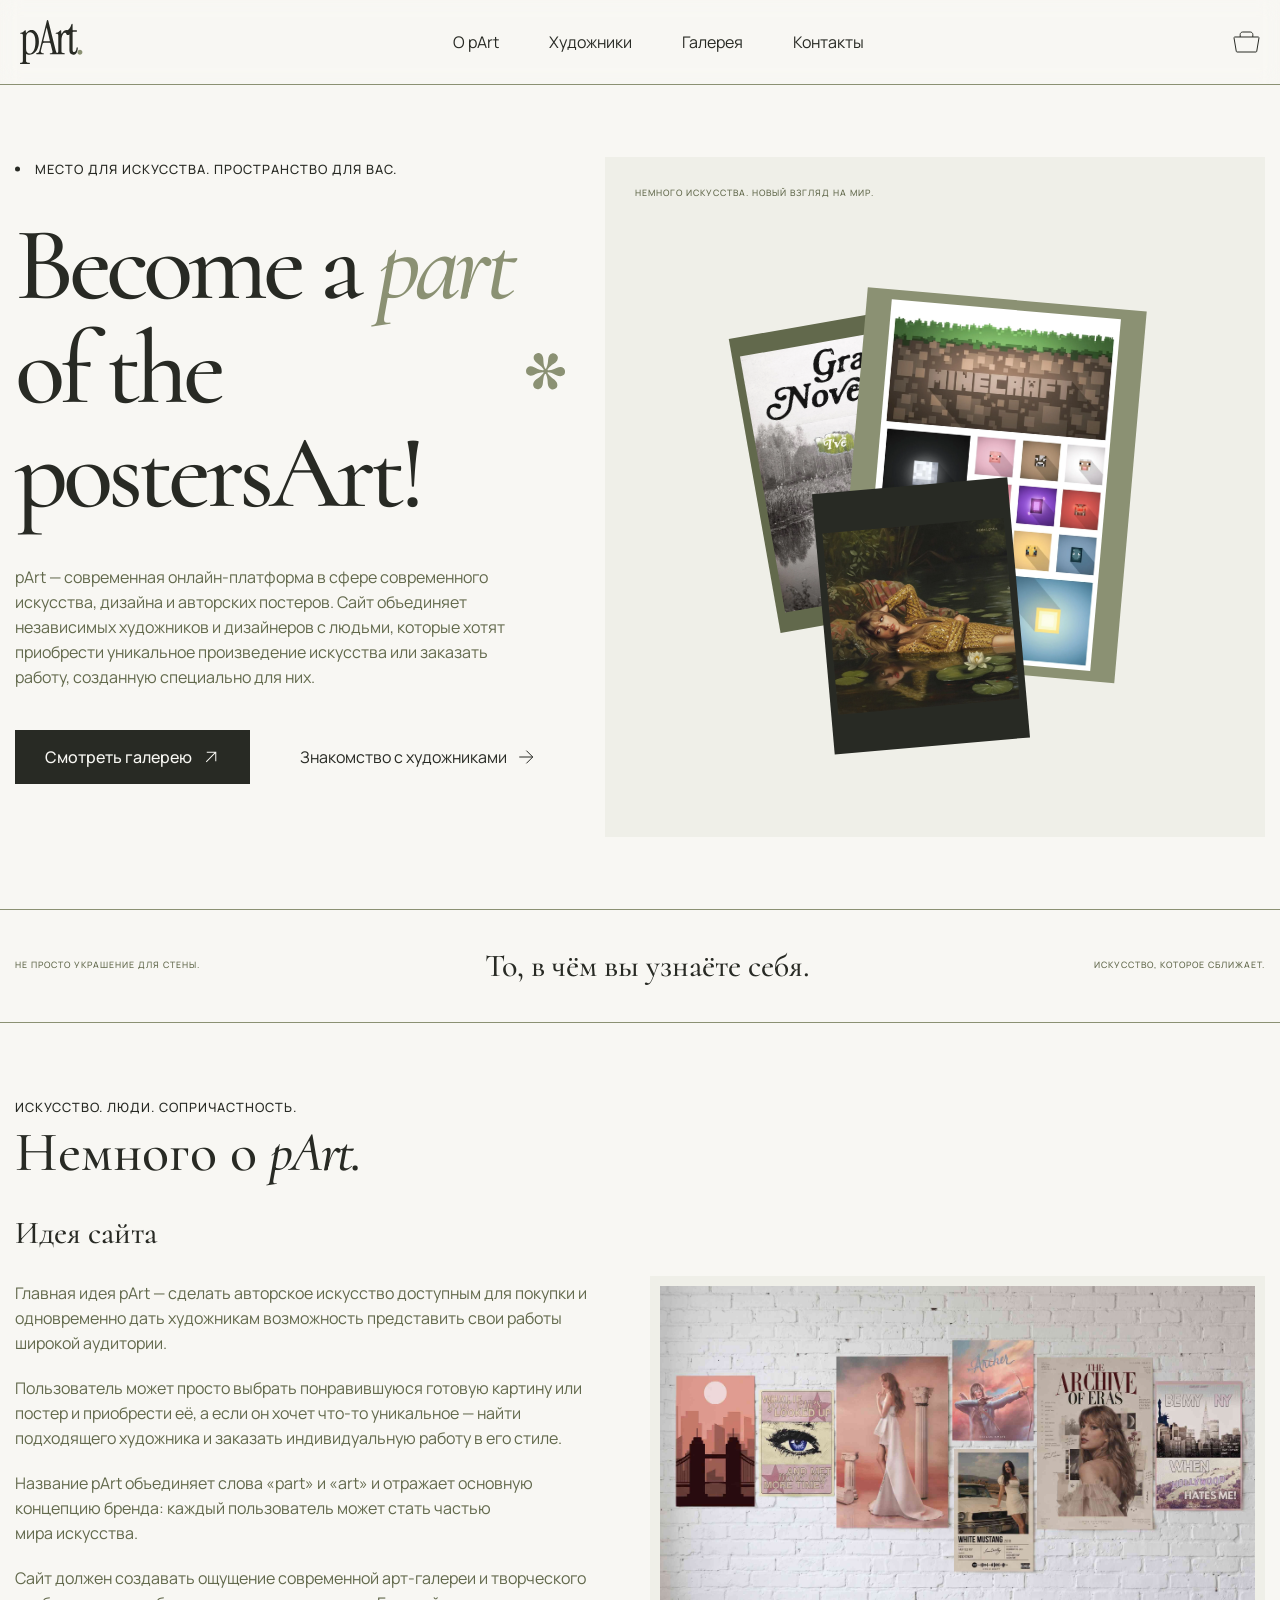
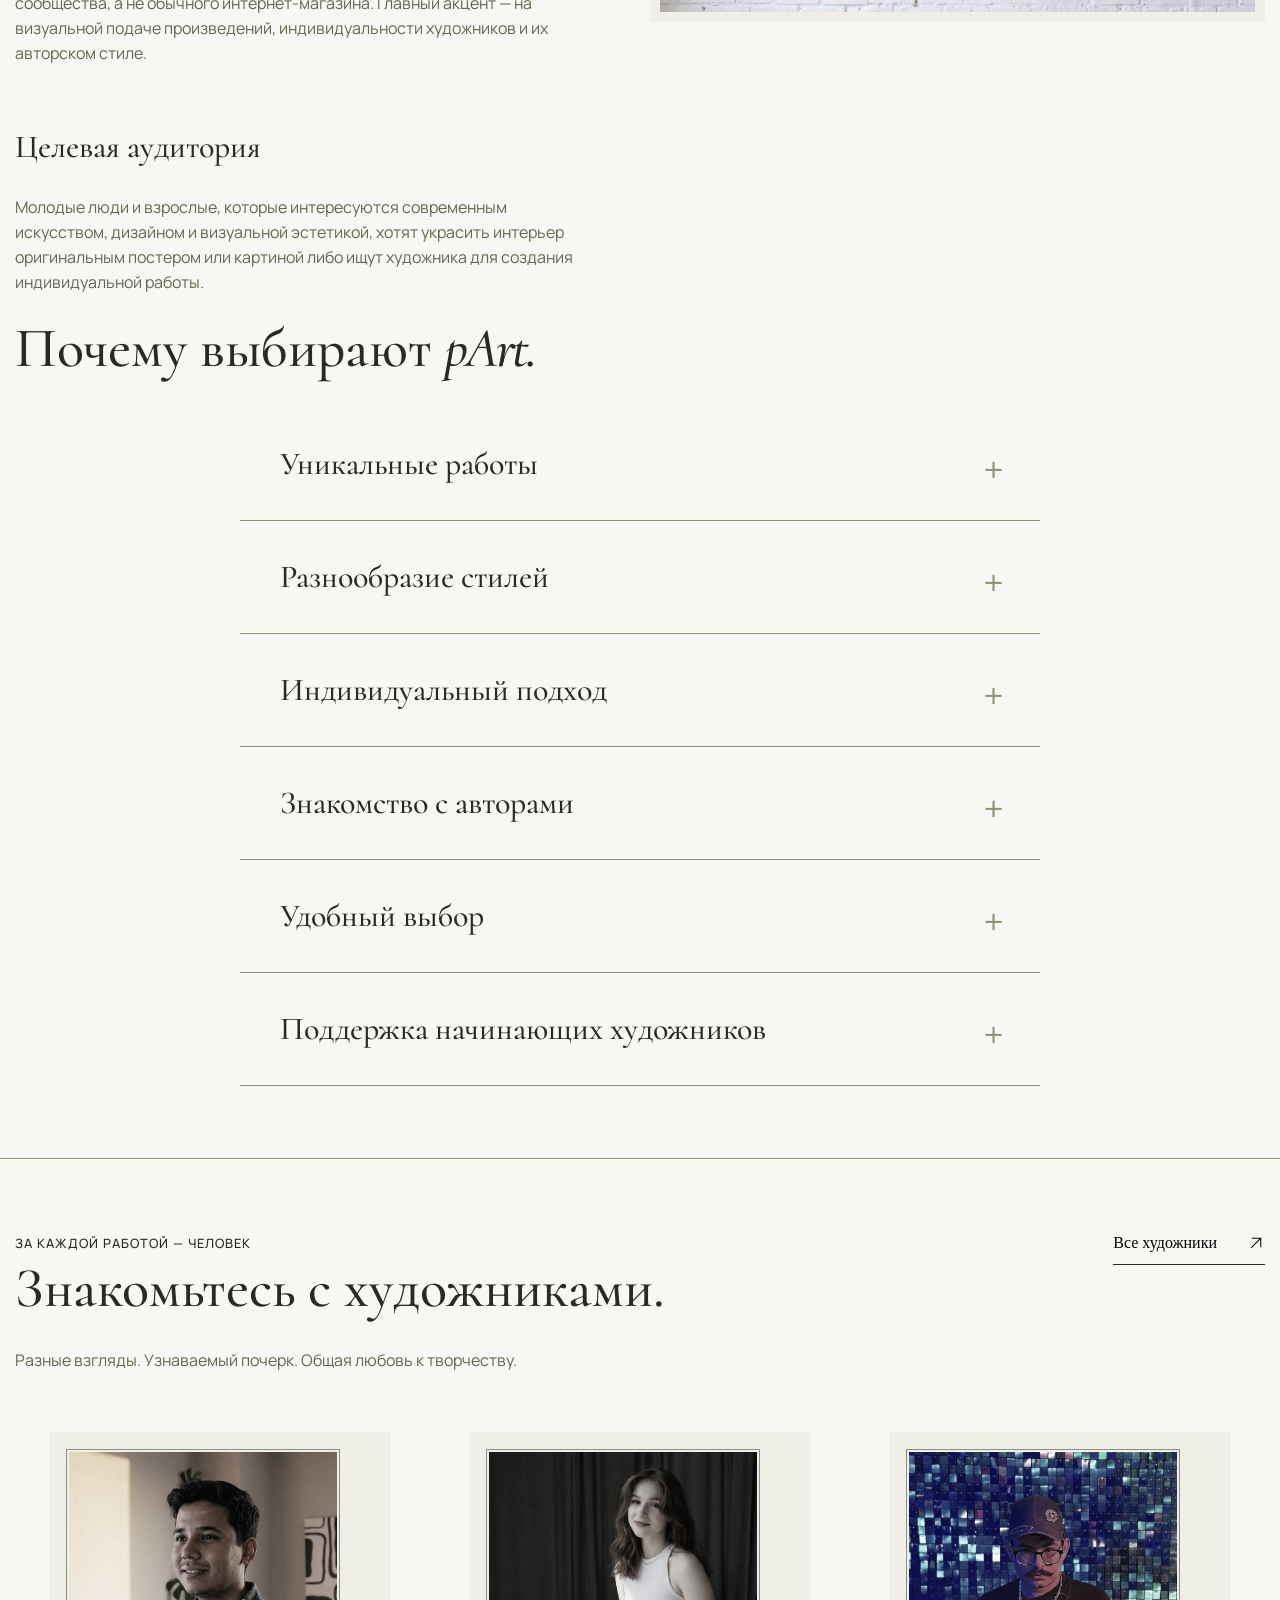
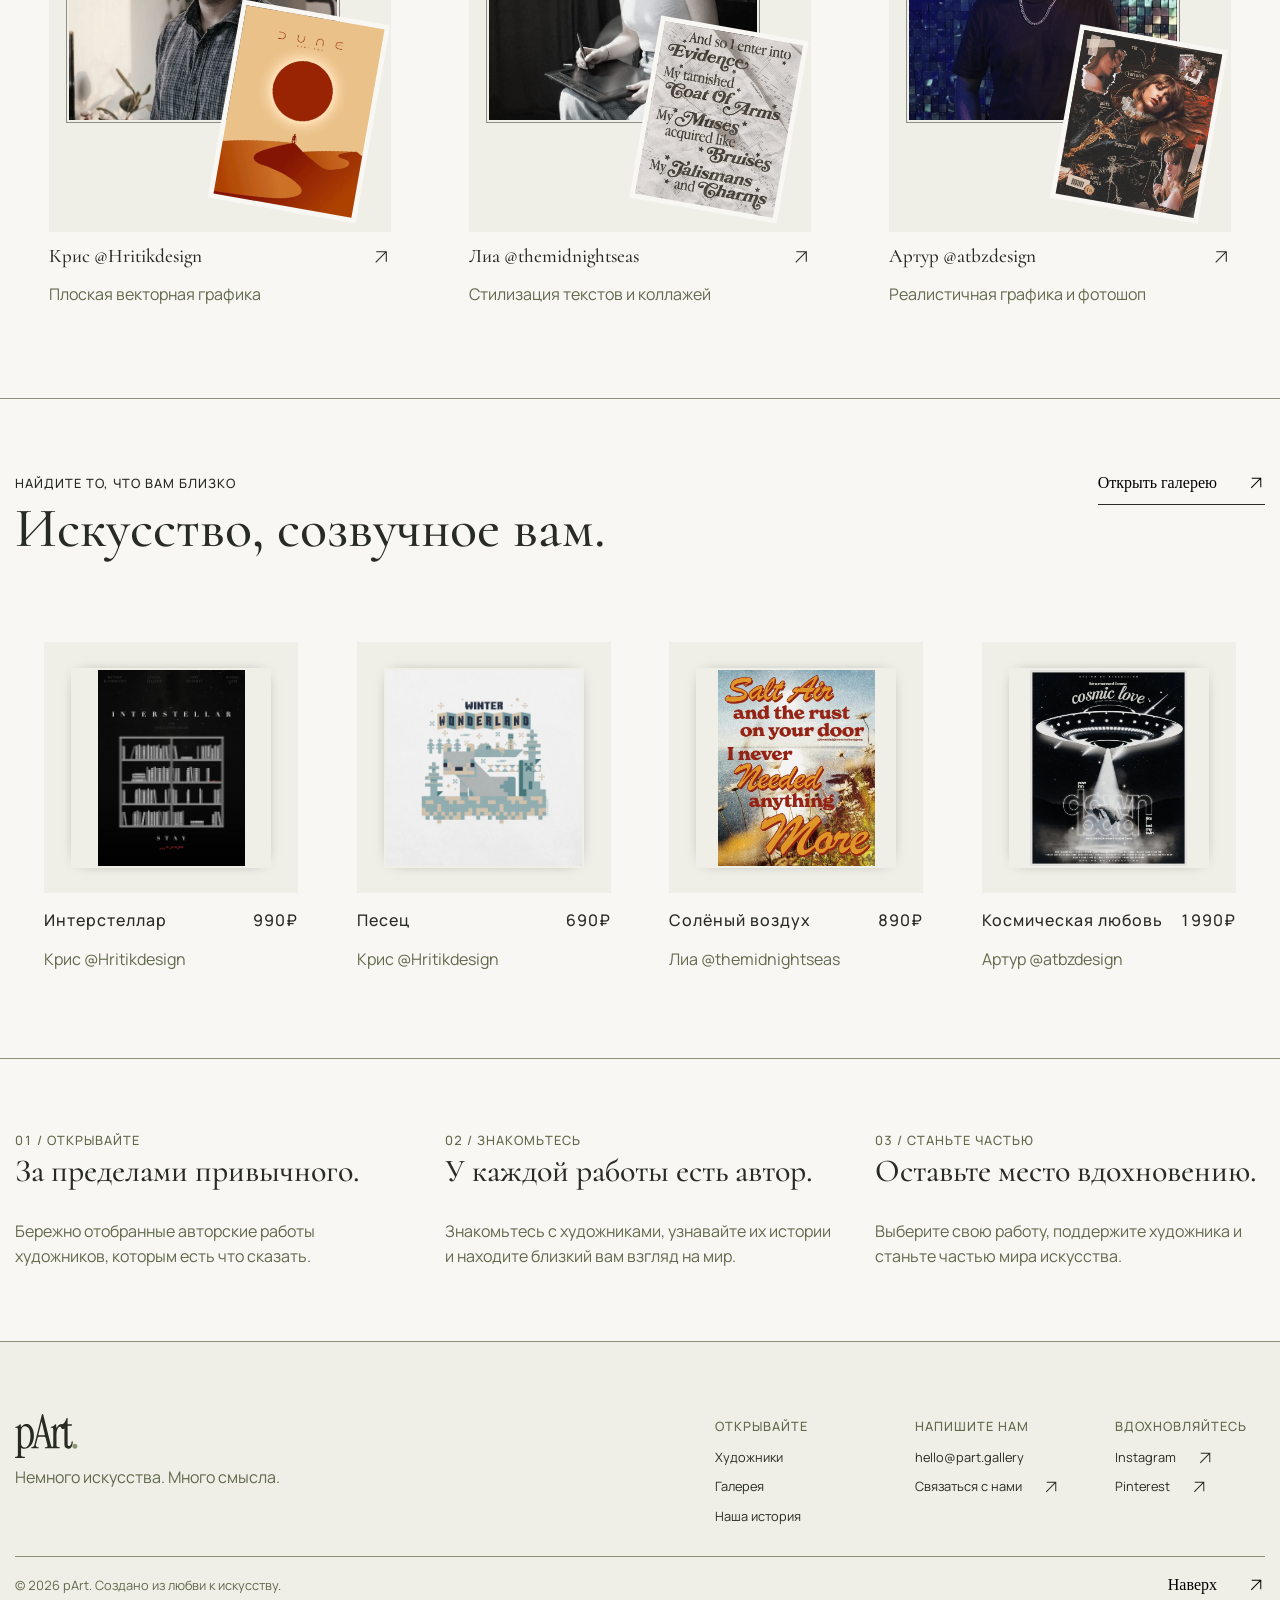
==== index.html @ 08e7b151 "footer section" ====
<!DOCTYPE html>
<html lang="ru">

<head>
  <meta charset="UTF-8">
  <meta name="viewport" content="width=device-width, initial-scale=1.0">

  <link rel="preconnect" href="https://fonts.googleapis.com">
  <link rel="preconnect" href="https://fonts.gstatic.com" crossorigin>
  <link href="https://fonts.googleapis.com/css2?family=Manrope:wght@400;500&display=swap" rel="stylesheet">
  <link href="https://fonts.googleapis.com/css2?family=Cormorant:ital,wght@0,300..700;1,300..700&display=swap"
    rel="stylesheet">

  <link rel="icon" href="./assets/icons/favicon.svg" type="image/svg+xml">

  <link rel="stylesheet" href="./styles/tokens.css">
  <link rel="stylesheet" href="./styles/reset.css">
  <link rel="stylesheet" href="./styles/base.css">
  <link rel="stylesheet" href="./styles/header.css">
  <link rel="stylesheet" href="./styles/hero.css">
  <link rel="stylesheet" href="./styles/about.css">
  <link rel="stylesheet" href="./styles/artists.css">
  <link rel="stylesheet" href="./styles/gallery.css">
  <link rel="stylesheet" href="./styles/info.css">
  <link rel="stylesheet" href="./styles/footer.css">

  <title>pArt — авторские постеры</title>
</head>

<body>
  <header class="header">
    <div class="container header__container">

      <a href="./index.html" class="logo" aria-label="pArt — на главную">
        <svg class="logo__icon" width="63" height="44" aria-hidden="true">
          <use href="./assets/icons/sprites.svg#logo-icon"></use>
        </svg>
      </a>

      <nav class="header__nav nav" aria-label="Основная навигация">
        <ul class="nav__list">
          <li class="nav__list-item">
            <a href="./index.html#about-id" class="nav__list-link">О pArt</a>
          </li>

          <li class="nav__list-item">
            <a href="./index.html#artists-id" class="nav__list-link">Художники</a>
          </li>

          <li class="nav__list-item">
            <a href="./index.html#gallery-id" class="nav__list-link">Галерея</a>
          </li>

          <li class="nav__list-item">
            <a href="./index.html#contacts-id" class="nav__list-link">Контакты</a>
          </li>
        </ul>
      </nav>

      <div class="header__inner">
        <a href="#" class="header__cart" aria-label="Перейти в корзину товаров">
          <svg class="logo__icon" width="27" height="22" aria-hidden="true">
            <use href="./assets/icons/sprites.svg#cart-icon"></use>
          </svg>
        </a>

        <button class="header__burger" type="button" popovertarget="mob-menu-id" aria-label="Открыть меню навигации">
          <svg class="header__burger-icon" width="27" height="22" aria-hidden="true">
            <use href="./assets/icons/sprites.svg#burger-icon"></use>
          </svg>
        </button>
      </div>

    </div>

    <div class="mob-menu" id="mob-menu-id" popover="auto">
      <div class="mob-menu__inner">

        <button class="mob-menu__close" type="button" popovertarget="mob-menu-id" popovertargetaction="hide"
          aria-label="Закрыть меню навигации">
          <svg class="mob-menu__close-icon" width="25" height="22" aria-hidden="true">
            <use href="./assets/icons/sprites.svg#cross-icon"></use>
          </svg>
        </button>

        <nav class="nav" aria-label="Мобильная навигация">
          <ul class="nav__list">
            <li class="nav__list-item">
              <a href="./index.html#about-id" class="nav__list-link">О pArt</a>
            </li>

            <li class="nav__list-item">
              <a href="./index.html#artists-id" class="nav__list-link">Художники</a>
            </li>

            <li class="nav__list-item">
              <a href="./index.html#gallery-id" class="nav__list-link">Галерея</a>
            </li>

            <li class="nav__list-item">
              <a href="./index.html#contacts-id" class="nav__list-link">Контакты</a>
            </li>
          </ul>
        </nav>

      </div>
    </div>
  </header>


  <main class="main">
    <section class="hero" id="hero-id">
      <div class="container hero__container">

        <div class="hero__content">
          <span class="hero__content-subtitle subtitle">
            МЕСТО ДЛЯ ИСКУССТВА. ПРОСТРАНСТВО ДЛЯ ВАС.
          </span>

          <h1 class="hero__content-title title">
            Become a <span>part</span> <br> of the <br> postersArt!
          </h1>

          <p class="hero__content-desc description">
            pArt — современная онлайн-платформа в сфере современного искусства, дизайна и авторских постеров. Сайт
            объединяет независимых художников и дизайнеров с людьми, которые хотят приобрести уникальное произведение
            искусства или заказать работу, созданную специально для них.
          </p>

          <div class="hero__content-links">
            <a href="./index.html" class="hero__content-link button button--dark" target="_blank"
              rel="noopener noreferrer">Смотреть галерею
              <svg class="hero__content-link-icon arrow--rightup" width="18" height="18" aria-hidden="true">
                <use href="./assets/icons/sprites.svg#arrow-icon"></use>
              </svg>
            </a>

            <a href="./index.html" class="hero__content-link button button--light" target="_blank"
              rel="noopener noreferrer">Знакомство с художниками
              <svg class="hero__content-link-icon arrow--right" width="18" height="18" aria-hidden="true">
                <use href="./assets/icons/sprites.svg#arrow-icon"></use>
              </svg>
            </a>
          </div>
        </div>

        <div class="hero__preview">
          <span class="hero__preview-subtitle subtitle">
            НЕМНОГО ИСКУССТВА. НОВЫЙ ВЗГЛЯД НА МИР.
          </span>

          <div class="hero__preview-wrapper">
            <a href="#" class="hero__preview-card card--1" target="_blank" rel="noopener noreferrer">

              <img src="./assets/images/text_5.webp" class="hero__preview-img"
                alt="Постер «Серый ноябрь». Автор - Лиа @themidnightseas" width="300" height="400" fetchpriority="high"
                decoding="sync">
            </a>

            <a href="#" class="hero__preview-card card--2" target="_blank" rel="noopener noreferrer">

              <img src="./assets/images/flat_8.webp" class="hero__preview-img"
                alt="Постер «Майнкрафт - компьютерная игра». Автор - Крис @Hritikdesign" width="300" height="400"
                fetchpriority="high" decoding="sync">
            </a>

            <a href="#" class="hero__preview-card card--3" target="_blank" rel="noopener noreferrer">

              <img src="./assets/images/real_4.webp" class="hero__preview-img"
                alt="Постер «Офелия и кувшинки». Автор - Артур @atbzdesign" width="300" height="400"
                fetchpriority="high" decoding="sync">
            </a>

          </div>
        </div>

      </div>

      <footer class="hero__slogan">
        <div class="hero__slogan-container container">
          <p class="hero__slogan-subtitle subtitle">
            НЕ ПРОСТО УКРАШЕНИЕ ДЛЯ СТЕНЫ.
          </p>

          <p class="hero__slogan-title title">
            То, в чём вы узнаёте себя.
          </p>

          <p class="hero__slogan-subtitle subtitle">
            ИСКУССТВО, КОТОРОЕ СБЛИЖАЕТ.
          </p>
        </div>
      </footer>

    </section>


    <section class="about" id="about-id">
      <div class="about__container container">

        <span class="about__subtitle subtitle">
          ИСКУССТВО. ЛЮДИ. СОПРИЧАСТНОСТЬ.
        </span>

        <h2 class="about__title title">
          Немного о <span>pArt.</span>
        </h2>

        <div class="about__wrapper">
          <div class="about__inner">
            <h3 class="about__h3 title">
              Идея сайта
            </h3>

            <p class="about__desc description">
              Главная идея pArt — сделать авторское искусство доступным для покупки и одновременно дать художникам
              возможность представить свои работы широкой аудитории.
            </p>

            <p class="about__desc description">
              Пользователь может просто выбрать понравившуюся готовую картину или постер и приобрести её, а если он
              хочет
              что-то уникальное — найти подходящего художника и заказать индивидуальную работу в его стиле.
            </p>

            <p class="about__desc description">
              Название pArt объединяет слова «part» и «art» и отражает основную концепцию бренда: каждый пользователь
              может
              стать частью мира искусства.
            </p>

            <p class="about__desc description">
              Сайт должен создавать ощущение современной арт-галереи и творческого сообщества, а не обычного
              интернет-магазина. Главный акцент — на визуальной подаче произведений, индивидуальности художников и их
              авторском стиле.
            </p>
          </div>

          <img class="about__img" src="./assets/images/wall_with_posters.jpg" alt="Вариант украшения стены постерами"
            width="700" height="300" loading="lazy" decoding="async">
        </div>

        <div class="about__inner">
          <h3 class="about__h3 title">
            Целевая аудитория
          </h3>

          <p class="about__desc description">
            Молодые люди и взрослые, которые интересуются современным искусством, дизайном и визуальной эстетикой, хотят
            украсить
            интерьер оригинальным постером или картиной либо ищут художника для создания индивидуальной работы.
          </p>
        </div>

        <div class="about__inner">
          <h3 class="about__title title">
            Почему выбирают <span>pArt.</span>
          </h3>

          <div class="about__accordion">
            <details class="about__accordion-details">
              <summary class="about__accordion-title title">Уникальные работы</summary>
              <p class="about__accordion-desc description">
                У нас представлены авторские работы, которые отличаются от массовых товаров из обычных магазинов. Полная
                творческая свобода!
              </p>
            </details>

            <details class="about__accordion-details">
              <summary class="about__accordion-title title">Разнообразие стилей</summary>
              <p class="about__accordion-desc description">
                Каждый сможет найти что-то по своему вкусу: от минимализма и абстракции до ярких иллюстраций и
                современных
                диджитал постеров.
              </p>
            </details>

            <details class="about__accordion-details">
              <summary class="about__accordion-title title">Индивидуальный подход</summary>
              <p class="about__accordion-desc description">
                Можно не только купить готовую работу, но и заказать у художника собственный дизайн по своим пожеланиям.
              </p>
            </details>

            <details class="about__accordion-details">
              <summary class="about__accordion-title title">Знакомство с авторами</summary>
              <p class="about__accordion-desc description">
                У каждого художника есть собственная страница с его портфолио, описанием и отзывами. Покупатель знает,
                чью
                работу приобретает.
              </p>
            </details>

            <details class="about__accordion-details">
              <summary class="about__accordion-title title">Удобный выбор</summary>
              <p class="about__accordion-desc description">
                Все работы собраны в одном месте, поэтому не нужно искать художников и интересные произведения на разных
                площадках.
              </p>
            </details>

            <details class="about__accordion-details">
              <summary class="about__accordion-title title">Поддержка начинающих художников</summary>
              <p class="about__accordion-desc description">
                Платформа помогает авторам показать свои работы, найти аудиторию и получить новых клиентов.
              </p>
            </details>
          </div>
        </div>

      </div>
    </section>


    <section class="artists" id="artists-id">
      <div class="artists__container container">

        <div class="artists__header">

          <div class="artists__inner">
            <span class="artists__header-subtitle subtitle">
              ЗА КАЖДОЙ РАБОТОЙ — ЧЕЛОВЕК
            </span>

            <h2 class="artists__header-title title">
              Знакомьтесь с художниками.
            </h2>

            <p class="artists__header-desc description">
              Разные взгляды. Узнаваемый почерк. Общая любовь к творчеству.
            </p>
          </div>

          <div class="artists__inner">
            <a class="artists__header-link link--underline" href="#" target="_blank" rel="noopener noreferrer">
              Все художники

              <svg class="artists__header-icon arrow--rightup" width="18" height="18" aria-hidden="true">
                <use href="./assets/icons/sprites.svg#arrow-icon"></use>
              </svg>
            </a>
          </div>

        </div>

        <div class="artists__cards">

          <a class="artists__card" href="./index.html" target="_blank" rel="noopener noreferrer">

            <div class="artists__card-preview">
              <img class="artists__card-artist-img" src="./assets/images/flat_artist.webp" alt="Крис @Hritikdesign"
                width="300" height="300" loading="lazy" decoding="async">

              <img class="artists__card-poster-img" src="./assets/images/flat_5.webp"
                alt="Постер к фильму «Дюна». Автор - Крис @Hritikdesign" width="150" height="150" loading="lazy"
                decoding="async">
            </div>

            <div class="artists__card-info">
              <h3 class="artists__card-title title">
                Крис @Hritikdesign

                <svg class="artists__card-icon arrow--rightup" width="20" height="20" aria-hidden="true">
                  <use href="./assets/icons/sprites.svg#arrow-icon"></use>
                </svg>
              </h3>

              <p class="artists__card-desc description">
                Плоская векторная графика
              </p>
            </div>
          </a>

          <a class="artists__card" href="./index.html" target="_blank" rel="noopener noreferrer">

            <div class="artists__card-preview">
              <img class="artists__card-artist-img" src="./assets/images/text_artist.webp" alt="Лиа @themidnightseas"
                width="300" height="300" loading="lazy" decoding="async">

              <img class="artists__card-poster-img" src="./assets/images/text_2.webp"
                alt="Постер «Музы». Автор - Лиа @themidnightseas" width="150" height="150" loading="lazy"
                decoding="async">
            </div>

            <div class="artists__card-info">
              <h3 class="artists__card-title title">
                Лиа @themidnightseas

                <svg class="artists__card-icon arrow--rightup" width="20" height="20" aria-hidden="true">
                  <use href="./assets/icons/sprites.svg#arrow-icon"></use>
                </svg>
              </h3>

              <p class="artists__card-desc description">
                Стилизация текстов и коллажей
              </p>
            </div>
          </a>

          <a class="artists__card" href="./index.html" target="_blank" rel="noopener noreferrer">

            <div class="artists__card-preview">
              <img class="artists__card-artist-img" src="./assets/images/real_artist.webp" alt="Артур @atbzdesign"
                width="300" height="300" loading="lazy" decoding="async">

              <img class="artists__card-poster-img" src="./assets/images/real_6.webp"
                alt="Постер «Измученная поэтесса». Автор - Артур @atbzdesign" width="150" height="150" loading="lazy"
                decoding="async">
            </div>

            <div class="artists__card-info">
              <h3 class="artists__card-title title">
                Артур @atbzdesign

                <svg class="artists__card-icon arrow--rightup" width="20" height="20" aria-hidden="true">
                  <use href="./assets/icons/sprites.svg#arrow-icon"></use>
                </svg>
              </h3>

              <p class="artists__card-desc description">
                Реалистичная графика и фотошоп
              </p>
            </div>
          </a>

        </div>

      </div>
    </section>


    <section class="gallery" id="gallery-id">
      <div class="gallery__container container">

        <div class="gallery__header">

          <div class="gallery__inner">
            <span class="gallery__header-subtitle subtitle">
              НАЙДИТЕ ТО, ЧТО ВАМ БЛИЗКО
            </span>

            <h2 class="gallery__header-title title">
              Искусство, созвучное вам.
            </h2>
          </div>

          <div class="gallery__inner">
            <a class="gallery__header-link link--underline" href="#" target="_blank" rel="noopener noreferrer">
              Открыть галерею

              <svg class="gallery__header-icon arrow--rightup" width="18" height="18" aria-hidden="true">
                <use href="./assets/icons/sprites.svg#arrow-icon"></use>
              </svg>
            </a>
          </div>

        </div>

        <div class="gallery__cards">

          <a class="gallery__card" href="./index.html" target="_blank" rel="noopener noreferrer">

            <div class="gallery__card-preview">
              <div class="gallery__card-wrapper">
                <img class="gallery__card-img" src="./assets/images/flat_6.webp"
                  alt="Постер к фильму «Интерстеллар». Автор - Крис @Hritikdesign" width="200" height="200"
                  loading="lazy" decoding="async">
              </div>

              <div class="gallery__card-block">
                <svg class="gallery__card-icon arrow--rightup" width="20" height="20" aria-hidden="true">
                  <use href="./assets/icons/sprites.svg#arrow-icon"></use>
                </svg>
              </div>
            </div>

            <div class="gallery__card-info">
              <h3 class="gallery__card-title">
                Интерстеллар
                <span class="gallery__card-price">990₽</span>
              </h3>

              <p class="gallery__card-desc description">
                Крис @Hritikdesign
              </p>
            </div>
          </a>

          <a class="gallery__card" href="./index.html" target="_blank" rel="noopener noreferrer">

            <div class="gallery__card-preview">
              <div class="gallery__card-wrapper">
                <img class="gallery__card-img" src="./assets/images/flat_7.webp"
                  alt="Постер «Песец». Автор - Крис @Hritikdesign" width="200" height="200" loading="lazy"
                  decoding="async">
              </div>

              <div class="gallery__card-block">
                <svg class="gallery__card-icon arrow--rightup" width="20" height="20" aria-hidden="true">
                  <use href="./assets/icons/sprites.svg#arrow-icon"></use>
                </svg>
              </div>
            </div>

            <div class="gallery__card-info">
              <h3 class="gallery__card-title">
                Песец
                <span class="gallery__card-price">690₽</span>
              </h3>

              <p class="gallery__card-desc description">
                Крис @Hritikdesign
              </p>
            </div>
          </a>

          <a class="gallery__card" href="./index.html" target="_blank" rel="noopener noreferrer">

            <div class="gallery__card-preview">
              <div class="gallery__card-wrapper">
                <img class="gallery__card-img" src="./assets/images/text_6.webp"
                  alt="Постер «Солёный воздух». Автор - Лиа @themidnightseas" width="200" height="200" loading="lazy"
                  decoding="async">
              </div>

              <div class="gallery__card-block">
                <svg class="gallery__card-icon arrow--rightup" width="20" height="20" aria-hidden="true">
                  <use href="./assets/icons/sprites.svg#arrow-icon"></use>
                </svg>
              </div>
            </div>

            <div class="gallery__card-info">
              <h3 class="gallery__card-title">
                Солёный воздух
                <span class="gallery__card-price">890₽</span>
              </h3>

              <p class="gallery__card-desc description">
                Лиа @themidnightseas
              </p>
            </div>
          </a>

          <a class="gallery__card" href="./index.html" target="_blank" rel="noopener noreferrer">

            <div class="gallery__card-preview">
              <div class="gallery__card-wrapper">
                <img class="gallery__card-img" src="./assets/images/real_8.webp"
                  alt="Постер «Космическая любовь». Автор - Артур @atbzdesign" width="200" height="200" loading="lazy"
                  decoding="async">
              </div>

              <div class="gallery__card-block">
                <svg class="gallery__card-icon arrow--rightup" width="20" height="20" aria-hidden="true">
                  <use href="./assets/icons/sprites.svg#arrow-icon"></use>
                </svg>
              </div>
            </div>

            <div class="gallery__card-info">
              <h3 class="gallery__card-title">
                Космическая любовь
                <span class="gallery__card-price">1990₽</span>
              </h3>

              <p class="gallery__card-desc description">
                Артур @atbzdesign
              </p>
            </div>
          </a>

        </div>
      </div>
    </section>


    <section class="info" id="info-id">
      <div class="info__container container">

        <div class="info__wrapper">
          <span class="info__subtitle subtitle">
            01 / ОТКРЫВАЙТЕ
          </span>

          <h2 class="info__title title">
            За пределами привычного.
          </h2>

          <p class="info__desc description">
            Бережно отобранные авторские работы художников, которым есть что сказать.
          </p>
        </div>

        <div class="info__wrapper">
          <span class="info__subtitle subtitle">
            02 / ЗНАКОМЬТЕСЬ
          </span>

          <h2 class="info__title title">
            У каждой работы есть автор.
          </h2>

          <p class="info__desc description">
            Знакомьтесь с художниками, узнавайте их истории и находите близкий вам взгляд на мир.
          </p>
        </div>

        <div class="info__wrapper">
          <span class="info__subtitle subtitle">
            03 / СТАНЬТЕ ЧАСТЬЮ
          </span>

          <h2 class="info__title title">
            Оставьте место вдохновению.
          </h2>

          <p class="info__desc description">
            Выберите свою работу, поддержите художника и станьте частью мира искусства.
          </p>
        </div>

      </div>
    </section>


  </main>


  <footer class="footer" id="contacts-id">
    <div class="footer__container container">
      <nav class="footer__nav">

        <div class="footer__nav-inner">
          <a href="./index.html" class="logo" aria-label="pArt — на главную">
            <svg class="logo__icon" width="63" height="44" aria-hidden="true">
              <use href="./assets/icons/sprites.svg#logo-icon"></use>
            </svg>
          </a>

          <p class="footer__nav-desc description">
            Немного искусства. Много смысла.
          </p>
        </div>

        <div class="footer__nav-inner">
          <span class="footer__nav-subtitle subtitle">ОТКРЫВАЙТЕ</span>
          <ul class="footer__nav-list">

            <li class="footer__nav-item">
              <a href="./index.html#artists-id" class="footer__nav-link">Художники</a>
            </li>

            <li class="footer__nav-item">
              <a href="./index.html#gallery-id" class="footer__nav-link">Галерея</a>
            </li>

            <li class="footer__nav-item">
              <a href="./index.html#about-id" class="footer__nav-link">Наша история</a>
            </li>

          </ul>
        </div>

        <div class="footer__nav-inner">
          <span class="footer__nav-subtitle subtitle">НАПИШИТЕ НАМ</span>
          <ul class="footer__nav-list">

            <li class="footer__nav-item">
              <a href="mailto:hello@part.gallery" class="footer__nav-link">hello@part.gallery</a>
            </li>

            <li class="footer__nav-item">
              <a href="./index.html#" class="footer__nav-link">
                Связаться с нами
                <svg class="footer__nav-icon arrow--rightup" width="18" height="18" aria-hidden="true">
                  <use href="./assets/icons/sprites.svg#arrow-icon"></use>
                </svg>
              </a>
            </li>

          </ul>
        </div>

        <div class="footer__nav-inner">
          <span class="footer__nav-subtitle subtitle">ВДОХНОВЛЯЙТЕСЬ</span>
          <ul class="footer__nav-list">

            <li class="footer__nav-item">
              <a href="https://www.instagram.com" class="footer__nav-link" target="_blank" rel="noopener noreferrer">
                Instagram
                <svg class="footer__nav-icon arrow--rightup" width="18" height="18" aria-hidden="true">
                  <use href="./assets/icons/sprites.svg#arrow-icon"></use>
                </svg>
              </a>
            </li>

            <li class="footer__nav-item">
              <a href="https://www.pinterest.com" class="footer__nav-link" target="_blank" rel="noopener noreferrer">
                Pinterest
                <svg class="footer__nav-icon arrow--rightup" width="18" height="18" aria-hidden="true">
                  <use href="./assets/icons/sprites.svg#arrow-icon"></use>
                </svg>
              </a>
            </li>

          </ul>
        </div>

      </nav>

      <div class="footer__wrapper">
        <p class="footer__desc description">
          © 2026 pArt. Создано из любви к искусству.
        </p>

        <a href="./index.html#hero-id" class="footer__link link--underline">
          Наверх
          <svg class="footer__icon arrow--rightup" width="18" height="18" aria-hidden="true">
            <use href="./assets/icons/sprites.svg#arrow-icon"></use>
          </svg>
        </a>
      </div>
    </div>
  </footer>
</body>

</html>
---- styles/tokens.css ----
:root {
    /* colors */
    --white-co: #f8f7f3;
    --black-co: #282A24;
    --green-co: #8B9173;
    --dark-green-co: #62694c;
    --light-green-co: #d7dcc8;
    --beige-co: #efefe8;

    /* fonts */
    /* 7-9px */
    --f-size-0: clamp(0.425rem, 0.25rem + 0.4vw, 0.55rem);

    /* 11-13px */
    --f-size-1: clamp(0.7rem, 0.5rem + 0.5vw, 0.8rem);

    /* 14-16px */
    --f-size-2: clamp(0.85rem, 0.5rem + 0.8vw, 1rem);

    /* 20-32px */
    --f-size-3: clamp(1.25rem, 0.5rem + 2.5vw, 2rem);

    /* 30-56px */
    --f-size-4: clamp(1.85rem, 0.5rem + 4vw, 3.5rem);

    /* 80-104px */
    --f-size-5: clamp(5rem, 0.5rem + 7.7vw, 6.5rem);

    /* space */
    --s-1: clamp(1.5rem, 0.5rem + 5vw, 6rem);

    --s-2: clamp(1.25rem, 0.5rem + 3vw, 2.5rem);

    --s-3: clamp(1rem, 0.5rem + 2vw, 2rem);

    --s-4: clamp(0.5rem, 0.25rem + 2vw, 1rem);

    /* media breakpoints */
    /* --m-min: 428px;
    --m-sm: 576px;
    --m-md: 768px;
    --m-lg: 992px;
    --m-xl: 1200px;
    --m-xxl: 1400px; */
}
---- styles/base.css ----
*::selection {
  background: var(--light-green-co);
  color: var(--black-co);
}

body {
  background: var(--white-co);
}

:focus-visible {
  outline: 2px solid currentColor;
  outline-offset: 4px;
}

.container {
  padding: var(--s-1) 15px;
  max-width: 1400px;
  margin: 0 auto;
}

.logo {
  display: inline-flex;
  flex-shrink: 0;
  color: var(--black-co);

  &:hover,
  &:focus-visible {
    color: var(--green-co);
  }
}

.logo__icon {
  fill: currentColor;
}

.nav__list {
  display: flex;
  justify-content: center;
  align-items: center;
  gap: 50px;
}

.nav__list-link {
  position: relative;
  display: inline-block;
  font-family: 'Manrope', sans-serif;
  font-weight: 400;
  font-size: var(--f-size-2);
  color: var(--black-co);

  &:hover {
    color: var(--green-co);
  }

  &::after {
    content: '';
    position: absolute;
    bottom: -10px;
    left: 0;
    width: 100%;
    height: 1px;
    background: var(--green-co);
    opacity: 0;
    scale: 0;
    transform-origin: center;
    transition: scale .3s, opacity .3s;
  }

  &:hover::after {
    scale: 1;
    opacity: 1;
  }
}

.title {
  padding: 5px 0 var(--s-3);
  font-size: var(--f-size-4);
  font-family: 'Cormorant', serif;
  color: var(--black-co);
  font-weight: 500;
  line-height: 1;
}

.subtitle {
  font-size: var(--f-size-1);
  font-family: 'Manrope', sans-serif;
  color: var(--black-co);
  font-weight: 500;
  letter-spacing: 1px;
  text-transform: uppercase;
}

.description {
  font-size: var(--f-size-2);
  font-family: 'Manrope', sans-serif;
  color: var(--dark-green-co);
  font-weight: 400;
  line-height: 25px;
}

.button {
  text-wrap: nowrap;
  padding: 15px 30px;
  display: flex;
  justify-content: center;
  align-items: center;
  gap: 10px;
  font-family: 'Manrope', sans-serif;
  font-size: var(--f-size-2);
}

.button--dark {
  color: var(--white-co);
  background: var(--black-co);
  font-weight: 500;
  transition: background .2s;

  &:hover {
    background: var(--green-co);
  }

  &:focus-visible {
    outline: 2px solid var(--black-co);
  }
}

.button--light {
  color: var(--black-co);
  background: var(--white-co);
  font-weight: 400;

  &:hover {
    outline: 2px solid var(--black-co);
  }
}

.link--underline {
  padding: 0 0 10px 0;
  display: flex;
  justify-content: start;
  align-items: center;
  gap: 30px;
  position: relative;

  &:hover {
    color: var(--green-co);

    &::after {
      left: 100%;
    }
  }

  &::after {
    content: '';
    position: absolute;
    bottom: 0;
    right: 0;
    left: 0;
    height: 1px;
    background: var(--black-co);
    transition: left .3s;
  }
}

.arrow--rightup {
  rotate: -45deg;
}

.arrow--rightup,
.arrow--right {
  flex-shrink: 0;
}
---- styles/header.css ----
.header {
  position: sticky;
  inset: 0 0 auto 0;
  z-index: 99;
  border-bottom: 1px solid var(--green-co);
  backdrop-filter: blur(10px);
  -webkit-backdrop-filter: blur(10px);
}

.header__container {
  padding: 20px;
  display: flex;
  justify-content: space-between;
  align-items: center;
  gap: 30px;
}

.header__inner {
  color: var(--black-co);
  display: flex;
  justify-content: center;
  align-items: center;
  gap: 20px;
}

.header__cart,
.header__burger {
  padding: 10px;
  margin: -10px;

  &:hover,
  &:focus-visible {
    color: var(--green-co);
  }
}

.header__burger {
  display: none;
}

.mob-menu {
  position: fixed;
  inset: 0;
  width: 100%;
  height: 50dvh;
  margin: 0;
  padding: 0;
  border: 0;
  border-bottom: 10px solid var(--green-co);
  backdrop-filter: blur(10px);
  -webkit-backdrop-filter: blur(10px);
  background: #ffffff00;

  opacity: 0;
  translate: 0 -100%;

  transition:
    opacity .3s ease,
    translate .3s ease,
    display .3s allow-discrete,
    overlay .3s allow-discrete;

  &:popover-open {
    opacity: 1;
    translate: 0;
  }
}

@starting-style {
  .mob-menu:popover-open {
    opacity: 0;
    translate: 0 -100%;
  }
}

.mob-menu__inner {
  position: relative;
  min-height: 100%;
  display: flex;
  flex-direction: column;
  justify-content: center;
  align-items: center;
}

.mob-menu__close {
  position: absolute;
  top: 30px;
  right: 20px;
  color: var(--black-co);
  padding: 10px;
  margin: -10px;

  &:hover,
  &:focus-visible {
    color: var(--green-co);
  }
}

@media (max-width: 768px) {
  .header__nav {
    display: none;
  }

  .header__burger {
    display: inline-flex;
    align-items: center;
    justify-content: center;
  }

  .mob-menu .nav__list {
    flex-direction: column;
    gap: 32px;
  }
}
---- styles/hero.css ----
.hero__container {
  display: flex;
  justify-content: space-between;
  align-items: start;
  gap: 40px;
}

.hero__content-subtitle {
  padding: 0 0 0 20px;
  position: relative;

  &::before {
    content: '';
    position: absolute;
    left: 0;
    top: 50%;
    translate: 0 -50%;
    border-radius: 50%;
    background: var(--black-co);
    width: 5px;
    height: 5px;
  }
}

.hero__content-title {
  font-size: var(--f-size-5);
  letter-spacing: -5px;
  padding: var(--s-3) 0 var(--s-2);
}

.hero__content-title span {
  font-style: italic;
  color: var(--green-co);
  position: relative;

  &::after {
    content: '';
    position: absolute;
    bottom: -50%;
    right: -40%;
    width: 40px;
    height: 40px;
    background: url('../assets/icons/favicon.svg') center / contain no-repeat;
  }
}

.hero__content-desc {
  max-width: 490px;
}

.hero__content-links {
  margin: 40px 0 0 0;
  display: flex;
  gap: 20px;
}

.hero__preview {
  display: flex;
  flex-direction: column;
  flex-grow: 1;
  max-width: 680px;
  min-height: 680px;
  padding: 30px;
  background: var(--beige-co);
}

.hero__preview-wrapper {
  width: 100%;
  position: relative;
  flex-grow: 1;
}

.hero__preview-subtitle,
.hero__slogan-subtitle {
  color: var(--dark-green-co);
  font-size: var(--f-size-0);
}

.hero__preview-card {
  position: absolute;
  top: 50%;
  left: 50%;
  width: 70%;
  max-width: 280px;
  aspect-ratio: 3 / 4;
  padding: 10px;
  transition: translate 0.3s, rotate 0.3s, scale 0.3s;

  &:hover,
  &:focus-visible {
    rotate: 0deg;
    scale: 1.05;
    z-index: 10;
  }
}

.hero__preview-img {
  width: 100%;
  height: 100%;
  object-fit: contain;
}

.hero__slogan {
  border-top: 1px solid var(--green-co);
  border-bottom: 1px solid var(--green-co);
}

.hero__slogan-container {
  padding: var(--s-2) 15px;
  text-align: center;
  display: flex;
  justify-content: space-between;
  align-items: center;
}

.hero__slogan-title {
  padding: 0;
  font-size: var(--f-size-3);
}

@media (max-width: 992px) {
  .hero__content-links {
    flex-direction: column;
  }

  .hero__content-desc {
    max-width: 450px;
  }
}

@media (max-width: 768px) {
  .hero__container {
    flex-direction: column;
    align-items: center;
  }

  .hero__preview {
    width: 100%;
    min-height: 500px;
  }

  .hero__preview-card {
    max-width: 200px;
    padding: 8px;
  }
}

.card--1 {
  z-index: 1;
  translate: -75% -60%;
  rotate: -10deg;
  scale: 0.8;
  background: var(--dark-green-co);
}

.card--2 {
  z-index: 2;
  translate: -30% -55%;
  rotate: 5deg;
  scale: 1;
  background: var(--green-co);
}

.card--3 {
  z-index: 3;
  translate: -55% -20%;
  rotate: -5deg;
  scale: 0.7;
  background: var(--black-co);
}

@media (max-width: 420px) {
  .hero__content-title {
    font-size: 4rem;

    span::after {
      right: -25%;
      width: 30px;
      height: 30px;
    }
  }

  .hero__slogan-container {
    justify-content: center;
  }

  .hero__slogan-subtitle {
    display: none;
  }
}
---- styles/about.css ----
.about {
  border-bottom: 1px solid var(--green-co);
}

.about__wrapper {
  margin: 0 0 40px 0;
  display: grid;
  grid-template-columns: 1fr 1fr;
  align-items: center;
  gap: 20px;
}

.about__h3 {
  font-size: var(--f-size-3);
}

.about__title span {
  font-style: italic;
  letter-spacing: -3px;
}

.about__desc {
  margin: 0 0 20px 0;
  max-width: 600px;
}

.about__img {
  width: 100%;
  object-fit: cover;
  aspect-ratio: 16 / 9;
  border: 10px solid var(--beige-co);
}

.about__accordion {
  margin: 0 auto;
  max-width: 800px
}

.about__accordion-details {
  border-bottom: 1px solid var(--green-co);

  &[open] .about__accordion-title::after {
    rotate: 45deg;
  }
}

.about__accordion-title {
  font-size: var(--f-size-3);
  list-style: none;
  padding: var(--s-2);
  transition: color .2s;
  cursor: pointer;
  position: relative;

  &::after {
    content: '+';
    position: absolute;
    transition: rotate .3s;
    translate: 0 -50%;
    top: 50%;
    right: 5%;
    scale: 1.5;
    display: inline-block;
    color: var(--green-co);
  }

  &:hover {
    color: var(--green-co);
  }
}

.about__accordion-desc {
  padding: 0 var(--s-3) 20px;
}

@media (max-width: 992px) {
  .about__wrapper {
    grid-template-columns: 1fr;
  }
}
---- styles/artists.css ----
.artists__container {
  display: flex;
  flex-direction: column;
  gap: 40px;
}

.artists__header {
  display: flex;
  justify-content: space-between;
  align-items: start;
  gap: 30px;
}

.artists__cards {
  padding: 0 15px;
  width: 100%;
  display: grid;
  grid-template-columns: repeat(3, 1fr);
  gap: 40px;
}

.artists__card {
  padding: 5%;
  width: 100%;
  max-width: 500px;
  margin: 0 auto;
  transition: box-shadow .3s;

  &:hover {
    box-shadow: 0 0 40px -15px var(--green-co);

    .artists__card-artist-img {
      filter: saturate(1);
    }

    .artists__card-poster-img {
      rotate: 0deg;
    }
  }
}

.artists__card-preview {
  position: relative;
  padding: 5% 15% 5% 5%;
  min-height: 400px;
  background: var(--beige-co);
}

.artists__card-artist-img {
  aspect-ratio: 1 / 1;
  border: 1px solid var(--green-co);
  padding: 2px;
  filter: saturate(0.3);
  transition: filter .3s;
}

.artists__card-poster-img {
  position: absolute;
  right: 5%;
  bottom: 5%;
  rotate: 10deg;
  border: 5px solid var(--white-co);
  transition: rotate .3s;
}

.artists__card-title {
  padding: 15px 0;
  display: flex;
  justify-content: space-between;
  align-items: start;
  font-size: 1.2rem;
}

@media (max-width: 1200px) {
  .artists__card-preview {
    min-height: 300px;
  }

  .artists__card-poster-img {
    width: 40%;
  }
}

@media (max-width: 768px) {
  .artists__header {
    flex-direction: column;
    justify-content: start;
  }

  .artists__cards {
    grid-template-columns: 1fr;
  }
}
---- styles/gallery.css ----
.gallery {
  border-top: 1px solid var(--green-co);
}

.gallery__container {
  display: flex;
  flex-direction: column;
  gap: 40px;
}

.gallery__header {
  display: flex;
  justify-content: space-between;
  align-items: start;
}

.gallery__cards {
  padding: 0 15px;
  width: 100%;
  display: grid;
  grid-template-columns: repeat(4, 1fr);
  gap: 30px;
}

.gallery__card {
  padding: 5%;
  width: 100%;
  margin: 0 auto;
  max-width: 400px;
  max-height: 400px;
  transition: box-shadow .3s;

  &:hover {
    box-shadow: 0 0 40px -15px var(--green-co);

    .gallery__card-block {
      opacity: 1;
    }
  }
}

.gallery__card-preview {
  width: 100%;
  position: relative;
  padding: 10%;
  display: flex;
  justify-content: center;
  align-items: center;
  background: var(--beige-co);
}

.gallery__card-block {
  position: absolute;
  bottom: 15px;
  right: 15px;
  width: 40px;
  height: 40px;
  display: flex;
  justify-content: center;
  align-items: center;
  background: var(--white-co);
  opacity: 0;
  transition: opacity .3s;
}

.gallery__card-wrapper {
  width: 100%;
  max-width: 200px;
  aspect-ratio: 1 / 1;
  padding: 1%;
  box-shadow: 0 0 15px -10px var(--black-co);
}

.gallery__card-img {
  width: 100%;
  height: 100%;
  object-fit: contain;
}

.gallery__card-title {
  padding: 15px 0;
  display: flex;
  justify-content: space-between;
  align-items: start;
  text-wrap: wrap;
  gap: 15px;
  font-size: 1rem;

  font-family: 'Manrope', sans-serif;
  color: var(--black-co);
  font-weight: 500;
  letter-spacing: 1px;
  hyphens: auto;
}

@media (max-width: 992px) {
  .gallery__header {
    flex-direction: column;
    justify-content: start;
  }

  .gallery__cards {
    grid-template-columns: repeat(2, 1fr);
  }
}

@media (max-width: 428px) {
  .gallery__cards {
    grid-template-columns: 1fr;
  }

  .gallery__card {
    max-width: 250px;
  }
}
---- styles/info.css ----
.info {
  border-top: 1px solid var(--green-co);
}

.info__container {
  display: flex;
  justify-content: space-between;
  align-items: start;
  gap: 60px 30px;
}

.info__wrapper {
  max-width: 390px;
  display: flex;
  flex-direction: column;
  align-items: start;
}

.info__title {
  font-size: var(--f-size-3);
}

.info__subtitle {
  color: var(--dark-green-co);
}

@media (max-width: 768px) {
  .info__container {
    flex-direction: column;
  }
}
---- styles/footer.css ----
.footer {
  border-top: 1px solid var(--green-co);
  background: var(--beige-co);
}

.footer__container {
  padding: var(--s-1) 15px 0;
}

.footer__wrapper {
  display: flex;
  justify-content: space-between;
  align-items: start;
  gap: 10px;
}

.footer__nav {
  display: grid;
  grid-template-columns: 1fr repeat(3, 150px);
  gap: 50px;
}

.footer__nav-subtitle {
  color: var(--dark-green-co);
}

.footer__nav-item {
  margin: 10px 0;
}

.footer__nav-link {
  display: flex;
  justify-content: start;
  align-items: center;
  gap: 20px;
  text-wrap: nowrap;
  font-family: 'Manrope', sans-serif;
  font-weight: 400;
  font-size: var(--f-size-1);
  color: var(--black-co);

  &:hover {
    color: var(--green-co);
  }
}

.footer__wrapper {
  margin: 20px 0 0 0;
  border-top: 1px solid var(--green-co);
  padding: var(--s-4) 0;
}

.footer__desc {
  font-size: var(--f-size-1);
}

@media (max-width: 768px) {
  .footer__nav {
    grid-template-columns: repeat(2, 1fr);
  }
}
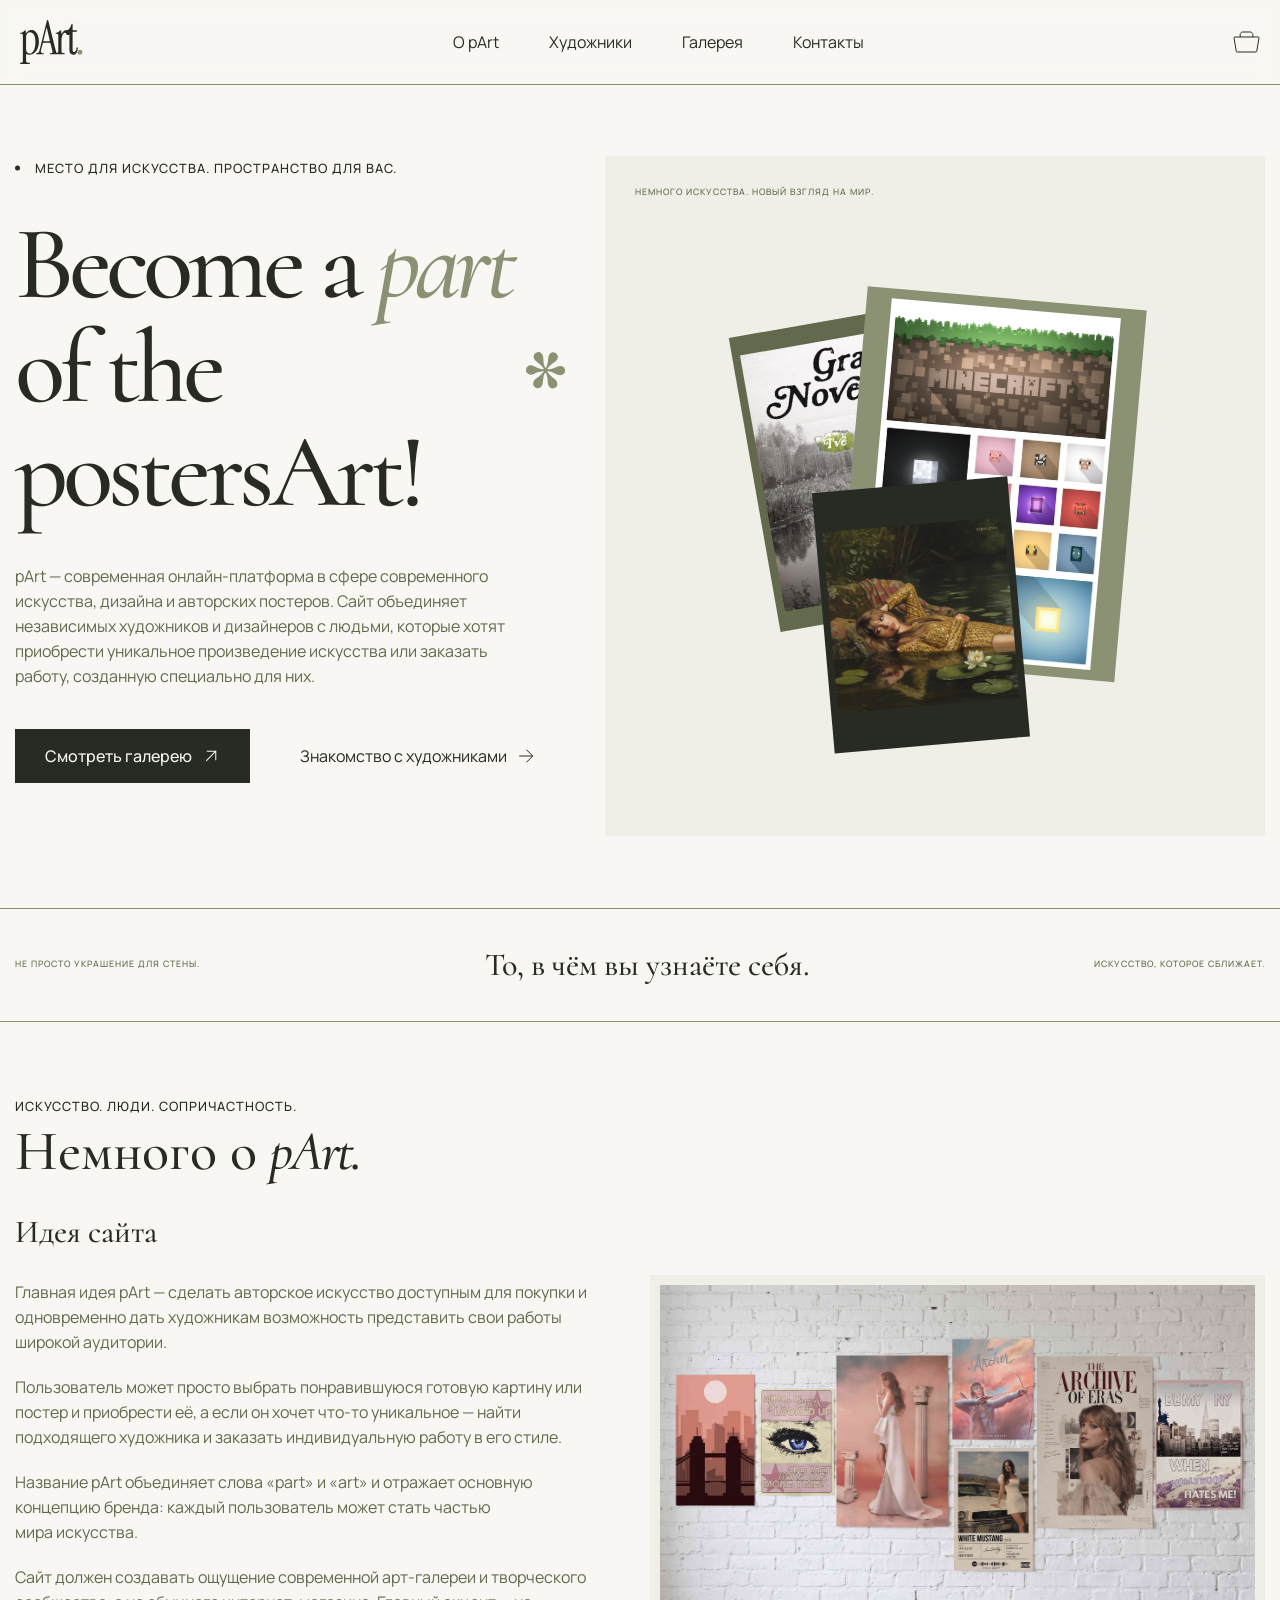
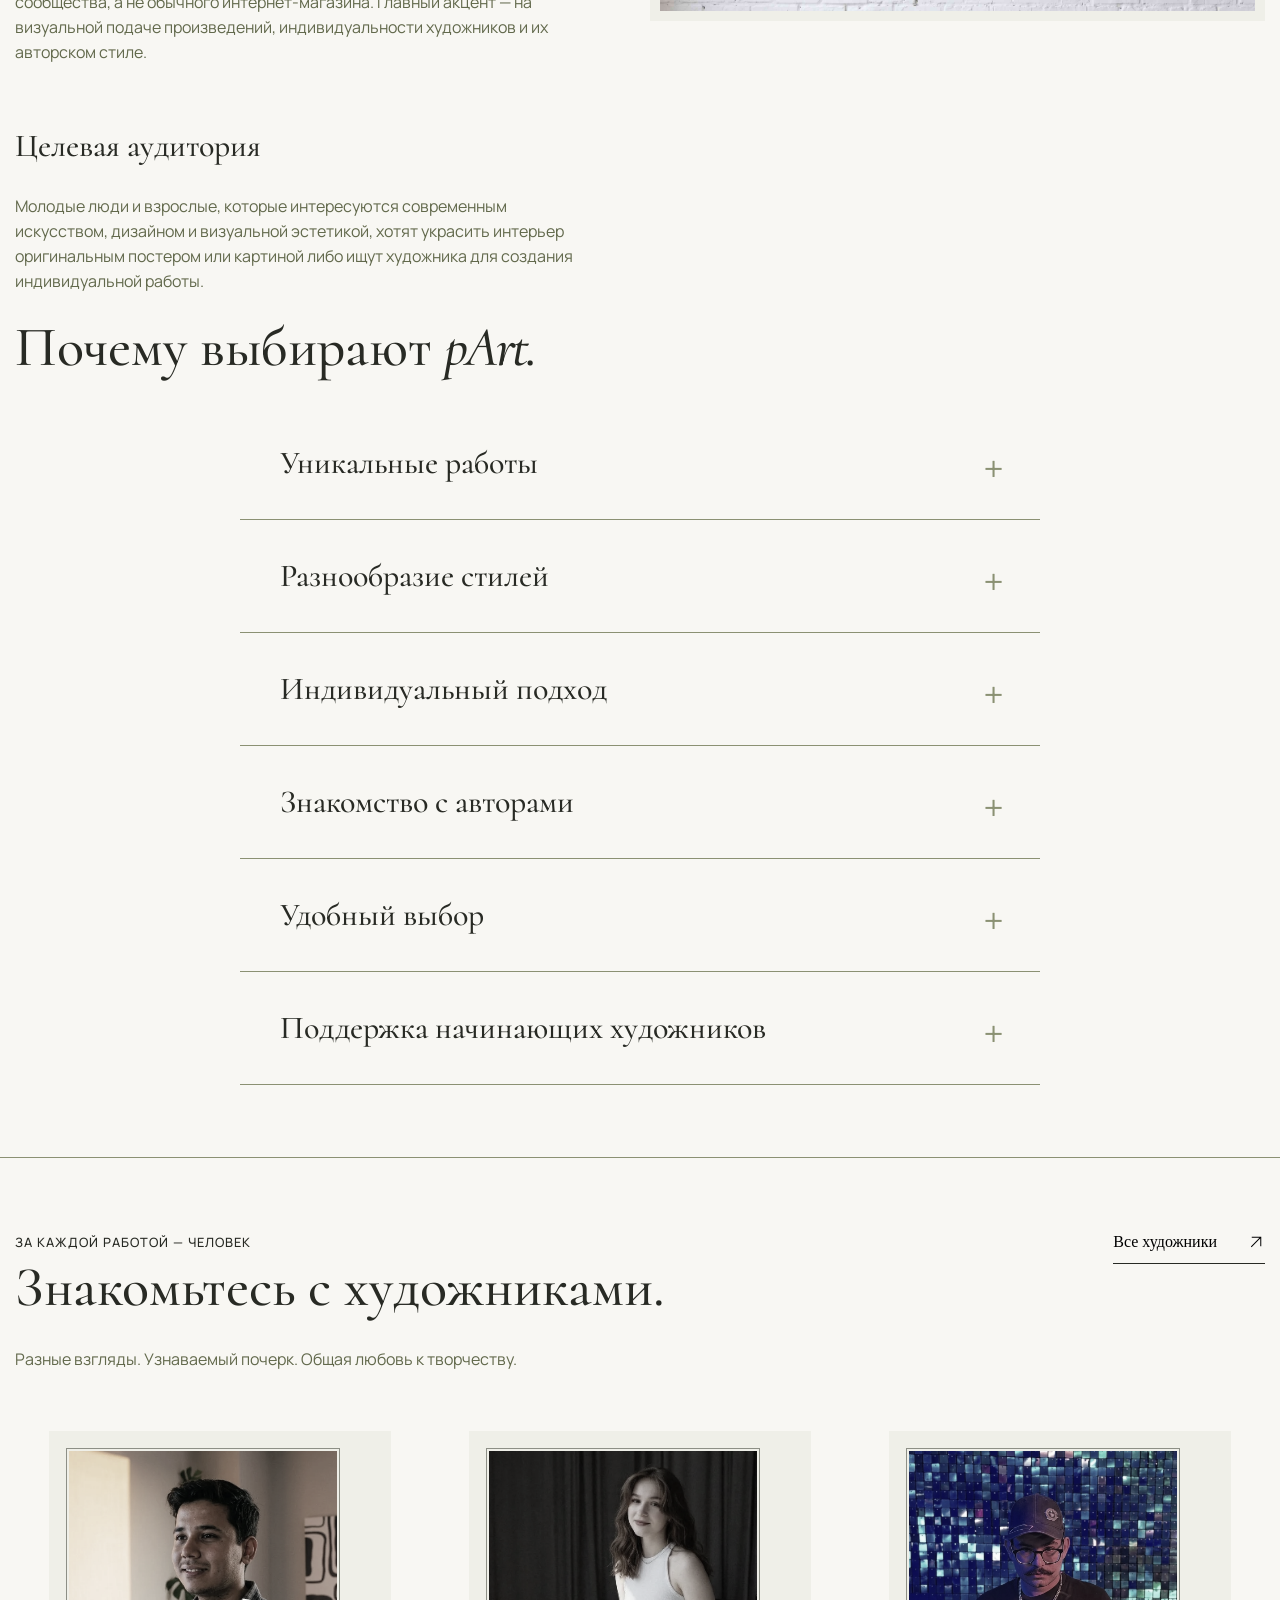
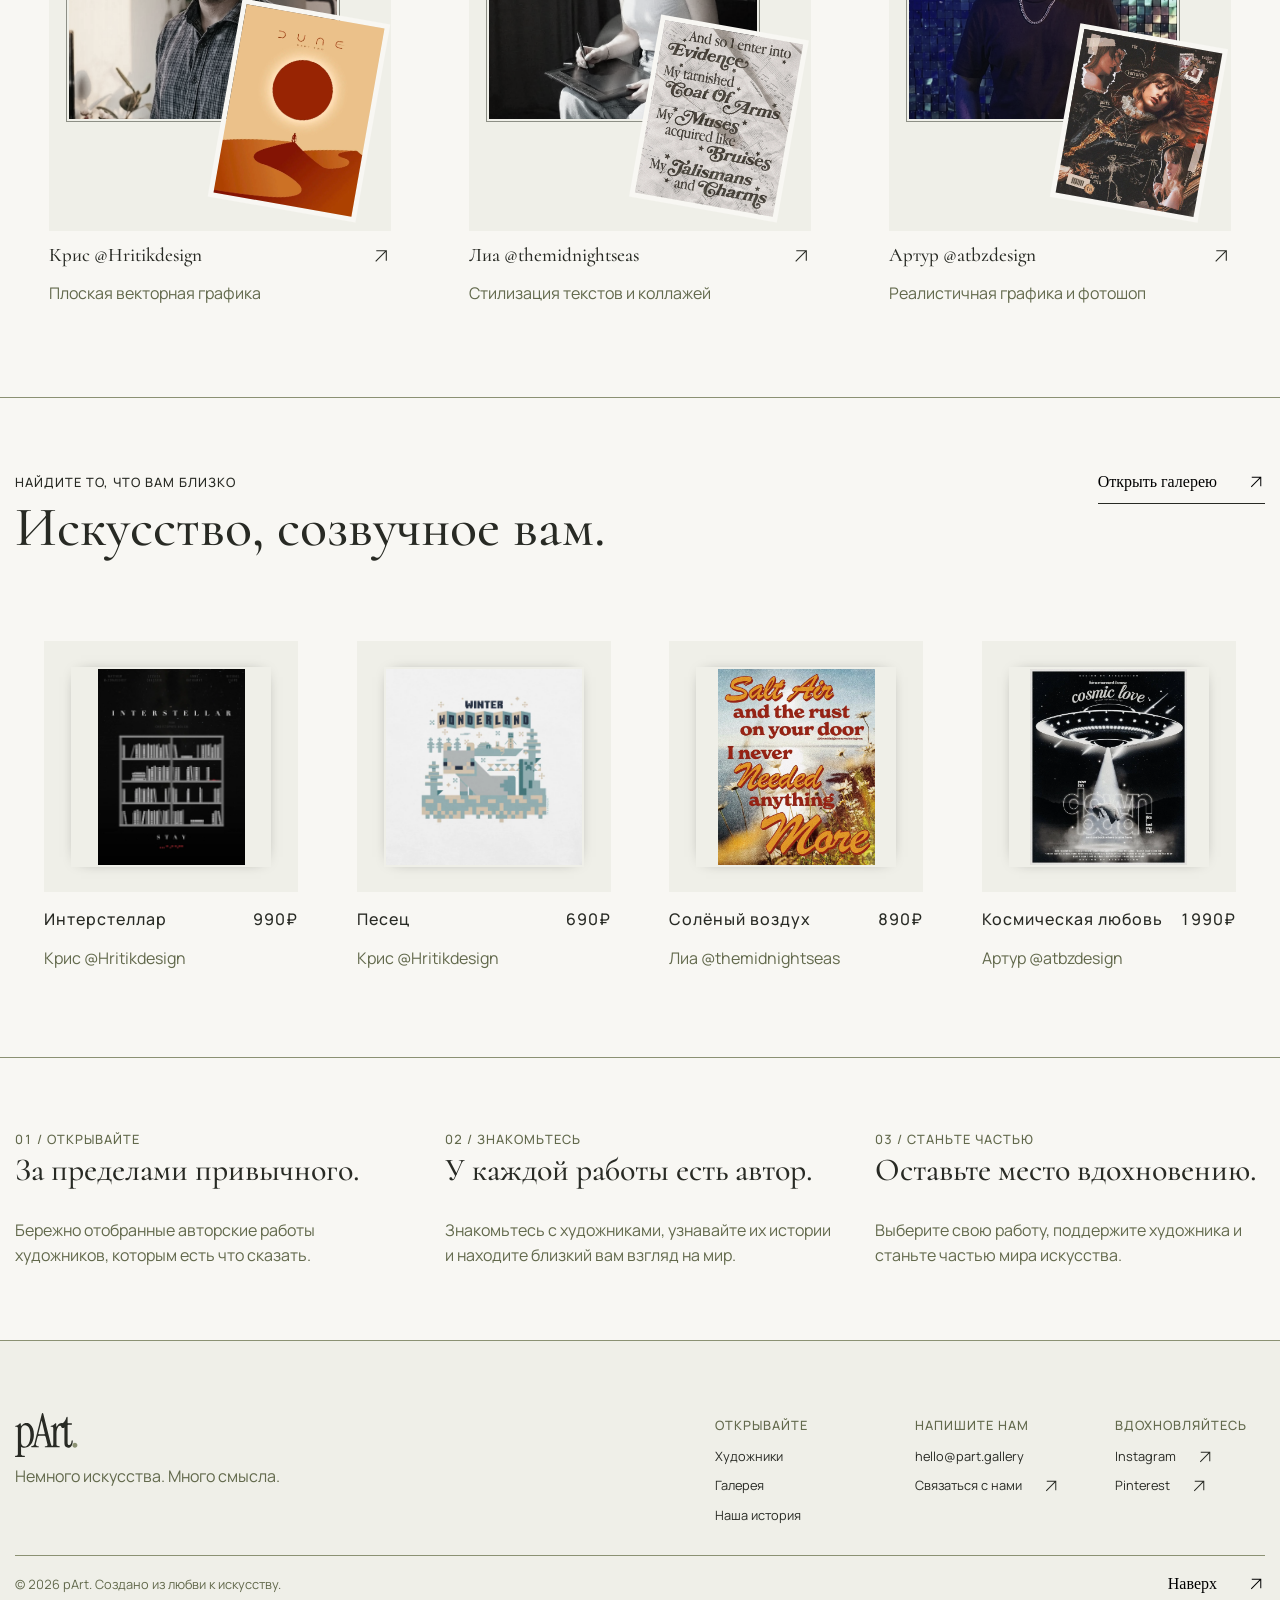
==== commit 3cc1e588: "cart and checkout pages" ====
--- a/index.html
+++ b/index.html
@@ -58,7 +58,7 @@
       </nav>
 
       <div class="header__inner">
-        <a href="#" class="header__cart" aria-label="Перейти в корзину товаров">
+        <a href="./pages/cart.html" class="header__cart" aria-label="Перейти в корзину товаров">
           <svg class="logo__icon" width="27" height="22" aria-hidden="true">
             <use href="./assets/icons/sprites.svg#cart-icon"></use>
           </svg>
@@ -128,15 +128,15 @@
           </p>
 
           <div class="hero__content-links">
-            <a href="./index.html" class="hero__content-link button button--dark" target="_blank"
-              rel="noopener noreferrer">Смотреть галерею
+            <a href="./index.html" class="hero__content-link button button--dark">
+              Смотреть галерею
               <svg class="hero__content-link-icon arrow--rightup" width="18" height="18" aria-hidden="true">
                 <use href="./assets/icons/sprites.svg#arrow-icon"></use>
               </svg>
             </a>
 
-            <a href="./index.html" class="hero__content-link button button--light" target="_blank"
-              rel="noopener noreferrer">Знакомство с художниками
+            <a href="./index.html" class="hero__content-link button button--light">
+              Знакомство с художниками
               <svg class="hero__content-link-icon arrow--right" width="18" height="18" aria-hidden="true">
                 <use href="./assets/icons/sprites.svg#arrow-icon"></use>
               </svg>
@@ -150,21 +150,21 @@
           </span>
 
           <div class="hero__preview-wrapper">
-            <a href="#" class="hero__preview-card card--1" target="_blank" rel="noopener noreferrer">
+            <a href="#" class="hero__preview-card card--1">
 
               <img src="./assets/images/text_5.webp" class="hero__preview-img"
                 alt="Постер «Серый ноябрь». Автор - Лиа @themidnightseas" width="300" height="400" fetchpriority="high"
                 decoding="sync">
             </a>
 
-            <a href="#" class="hero__preview-card card--2" target="_blank" rel="noopener noreferrer">
+            <a href="#" class="hero__preview-card card--2">
 
               <img src="./assets/images/flat_8.webp" class="hero__preview-img"
                 alt="Постер «Майнкрафт - компьютерная игра». Автор - Крис @Hritikdesign" width="300" height="400"
                 fetchpriority="high" decoding="sync">
             </a>
 
-            <a href="#" class="hero__preview-card card--3" target="_blank" rel="noopener noreferrer">
+            <a href="#" class="hero__preview-card card--3">
 
               <img src="./assets/images/real_4.webp" class="hero__preview-img"
                 alt="Постер «Офелия и кувшинки». Автор - Артур @atbzdesign" width="300" height="400"
@@ -332,7 +332,7 @@
           </div>
 
           <div class="artists__inner">
-            <a class="artists__header-link link--underline" href="#" target="_blank" rel="noopener noreferrer">
+            <a class="artists__header-link link--underline" href="#">
               Все художники
 
               <svg class="artists__header-icon arrow--rightup" width="18" height="18" aria-hidden="true">
@@ -345,7 +345,7 @@
 
         <div class="artists__cards">
 
-          <a class="artists__card" href="./index.html" target="_blank" rel="noopener noreferrer">
+          <a class="artists__card" href="./index.html">
 
             <div class="artists__card-preview">
               <img class="artists__card-artist-img" src="./assets/images/flat_artist.webp" alt="Крис @Hritikdesign"
@@ -371,7 +371,7 @@
             </div>
           </a>
 
-          <a class="artists__card" href="./index.html" target="_blank" rel="noopener noreferrer">
+          <a class="artists__card" href="./index.html">
 
             <div class="artists__card-preview">
               <img class="artists__card-artist-img" src="./assets/images/text_artist.webp" alt="Лиа @themidnightseas"
@@ -397,7 +397,7 @@
             </div>
           </a>
 
-          <a class="artists__card" href="./index.html" target="_blank" rel="noopener noreferrer">
+          <a class="artists__card" href="./index.html">
 
             <div class="artists__card-preview">
               <img class="artists__card-artist-img" src="./assets/images/real_artist.webp" alt="Артур @atbzdesign"
@@ -445,7 +445,7 @@
           </div>
 
           <div class="gallery__inner">
-            <a class="gallery__header-link link--underline" href="#" target="_blank" rel="noopener noreferrer">
+            <a class="gallery__header-link link--underline" href="#">
               Открыть галерею
 
               <svg class="gallery__header-icon arrow--rightup" width="18" height="18" aria-hidden="true">
@@ -458,7 +458,7 @@
 
         <div class="gallery__cards">
 
-          <a class="gallery__card" href="./index.html" target="_blank" rel="noopener noreferrer">
+          <a class="gallery__card" href="./index.html">
 
             <div class="gallery__card-preview">
               <div class="gallery__card-wrapper">
@@ -486,7 +486,7 @@
             </div>
           </a>
 
-          <a class="gallery__card" href="./index.html" target="_blank" rel="noopener noreferrer">
+          <a class="gallery__card" href="./index.html">
 
             <div class="gallery__card-preview">
               <div class="gallery__card-wrapper">
@@ -514,7 +514,7 @@
             </div>
           </a>
 
-          <a class="gallery__card" href="./index.html" target="_blank" rel="noopener noreferrer">
+          <a class="gallery__card" href="./index.html">
 
             <div class="gallery__card-preview">
               <div class="gallery__card-wrapper">
@@ -542,7 +542,7 @@
             </div>
           </a>
 
-          <a class="gallery__card" href="./index.html" target="_blank" rel="noopener noreferrer">
+          <a class="gallery__card" href="./index.html">
 
             <div class="gallery__card-preview">
               <div class="gallery__card-wrapper">
@@ -625,8 +625,6 @@
 
 
   </main>
-
-
   <footer class="footer" id="contacts-id">
     <div class="footer__container container">
       <nav class="footer__nav">
@@ -671,7 +669,7 @@
             </li>
 
             <li class="footer__nav-item">
-              <a href="./index.html#" class="footer__nav-link">
+              <a href="./index.html" class="footer__nav-link">
                 Связаться с нами
                 <svg class="footer__nav-icon arrow--rightup" width="18" height="18" aria-hidden="true">
                   <use href="./assets/icons/sprites.svg#arrow-icon"></use>
--- a/styles/base.css
+++ b/styles/base.css
@@ -4,6 +4,9 @@
 }
 
 body {
+  min-height: 100dvh;
+  display: flex;
+  flex-direction: column;
   background: var(--white-co);
 }
 
@@ -16,6 +19,11 @@
   padding: var(--s-1) 15px;
   max-width: 1400px;
   margin: 0 auto;
+}
+
+.main {
+  padding: 84px 0 0 0;
+  flex-grow: 1;
 }
 
 .logo {
@@ -72,6 +80,54 @@
   }
 }
 
+.form {
+  display: flex;
+  flex-direction: column;
+  gap: 10px;
+}
+
+.form__inner {
+  display: flex;
+  justify-content: start;
+  align-items: center;
+  gap: 10px;
+}
+
+.form__label {
+  font-size: var(--f-size-2);
+  font-family: 'Manrope', sans-serif;
+  color: var(--black-co);
+  font-weight: 500;
+}
+
+.form__label--rights {
+  font-size: var(--f-size-1);
+  font-weight: 400;
+
+  &:hover {
+    cursor: pointer;
+    color: var(--dark-green-co);
+  }
+}
+
+.form__label-link {
+  text-decoration: underline;
+}
+
+.form__input {
+  margin: 0 0 var(--s-2) 0;
+  padding: 15px;
+  background: var(--white-co);
+  border: 1px solid var(--green-co);
+
+  &::placeholder {
+    font-size: var(--f-size-2);
+    font-family: 'Manrope', sans-serif;
+    color: var(--green-co);
+    font-weight: 100;
+  }
+}
+
 .title {
   padding: 5px 0 var(--s-3);
   font-size: var(--f-size-4);
@@ -99,10 +155,9 @@
 }
 
 .button {
-  text-wrap: nowrap;
   padding: 15px 30px;
   display: flex;
-  justify-content: center;
+  justify-content: space-between;
   align-items: center;
   gap: 10px;
   font-family: 'Manrope', sans-serif;
@@ -162,11 +217,32 @@
   }
 }
 
+.link--comeback {
+  margin: 0 0 10px 0;
+  display: flex;
+  justify-content: start;
+  align-items: center;
+  gap: 30px;
+  font-family: 'Manrope', sans-serif;
+  font-weight: 400;
+  font-size: var(--f-size-2);
+  color: var(--black-co);
+
+  &:hover {
+    color: var(--green-co);
+  }
+}
+
 .arrow--rightup {
   rotate: -45deg;
 }
 
+.arrow--left {
+  rotate: 180deg;
+}
+
 .arrow--rightup,
-.arrow--right {
+.arrow--right,
+.arrow--left {
   flex-shrink: 0;
 }
--- a/styles/header.css
+++ b/styles/header.css
@@ -1,10 +1,17 @@
 .header {
-  position: sticky;
+  position: fixed;
   inset: 0 0 auto 0;
   z-index: 99;
   border-bottom: 1px solid var(--green-co);
-  backdrop-filter: blur(10px);
-  -webkit-backdrop-filter: blur(10px);
+
+  &::before {
+    content: '';
+    position: absolute;
+    inset: 0;
+    z-index: -1;
+    backdrop-filter: blur(10px);
+    -webkit-backdrop-filter: blur(10px);
+  }
 }
 
 .header__container {
--- a/styles/artists.css
+++ b/styles/artists.css
@@ -21,8 +21,7 @@
 
 .artists__card {
   padding: 5%;
-  width: 100%;
-  max-width: 500px;
+  width: min(100%, 500px);
   margin: 0 auto;
   transition: box-shadow .3s;
 
--- a/styles/gallery.css
+++ b/styles/gallery.css
@@ -23,10 +23,9 @@
 }
 
 .gallery__card {
+  margin: 0 auto;
   padding: 5%;
-  width: 100%;
-  margin: 0 auto;
-  max-width: 400px;
+  width: min(100%, 400px);
   max-height: 400px;
   transition: box-shadow .3s;
 
@@ -64,8 +63,7 @@
 }
 
 .gallery__card-wrapper {
-  width: 100%;
-  max-width: 200px;
+  width: min(100%, 200px);
   aspect-ratio: 1 / 1;
   padding: 1%;
   box-shadow: 0 0 15px -10px var(--black-co);
@@ -93,6 +91,10 @@
   hyphens: auto;
 }
 
+.gallery__header-description {
+  margin: 0 0 10px 0;
+}
+
 @media (max-width: 992px) {
   .gallery__header {
     flex-direction: column;
--- a/styles/footer.css
+++ b/styles/footer.css
@@ -8,10 +8,13 @@
 }
 
 .footer__wrapper {
+  margin: 20px 0 0 0;
+  padding: var(--s-4) 0;
   display: flex;
   justify-content: space-between;
   align-items: start;
   gap: 10px;
+  border-top: 1px solid var(--green-co);
 }
 
 .footer__nav {
@@ -44,12 +47,6 @@
   }
 }
 
-.footer__wrapper {
-  margin: 20px 0 0 0;
-  border-top: 1px solid var(--green-co);
-  padding: var(--s-4) 0;
-}
-
 .footer__desc {
   font-size: var(--f-size-1);
 }
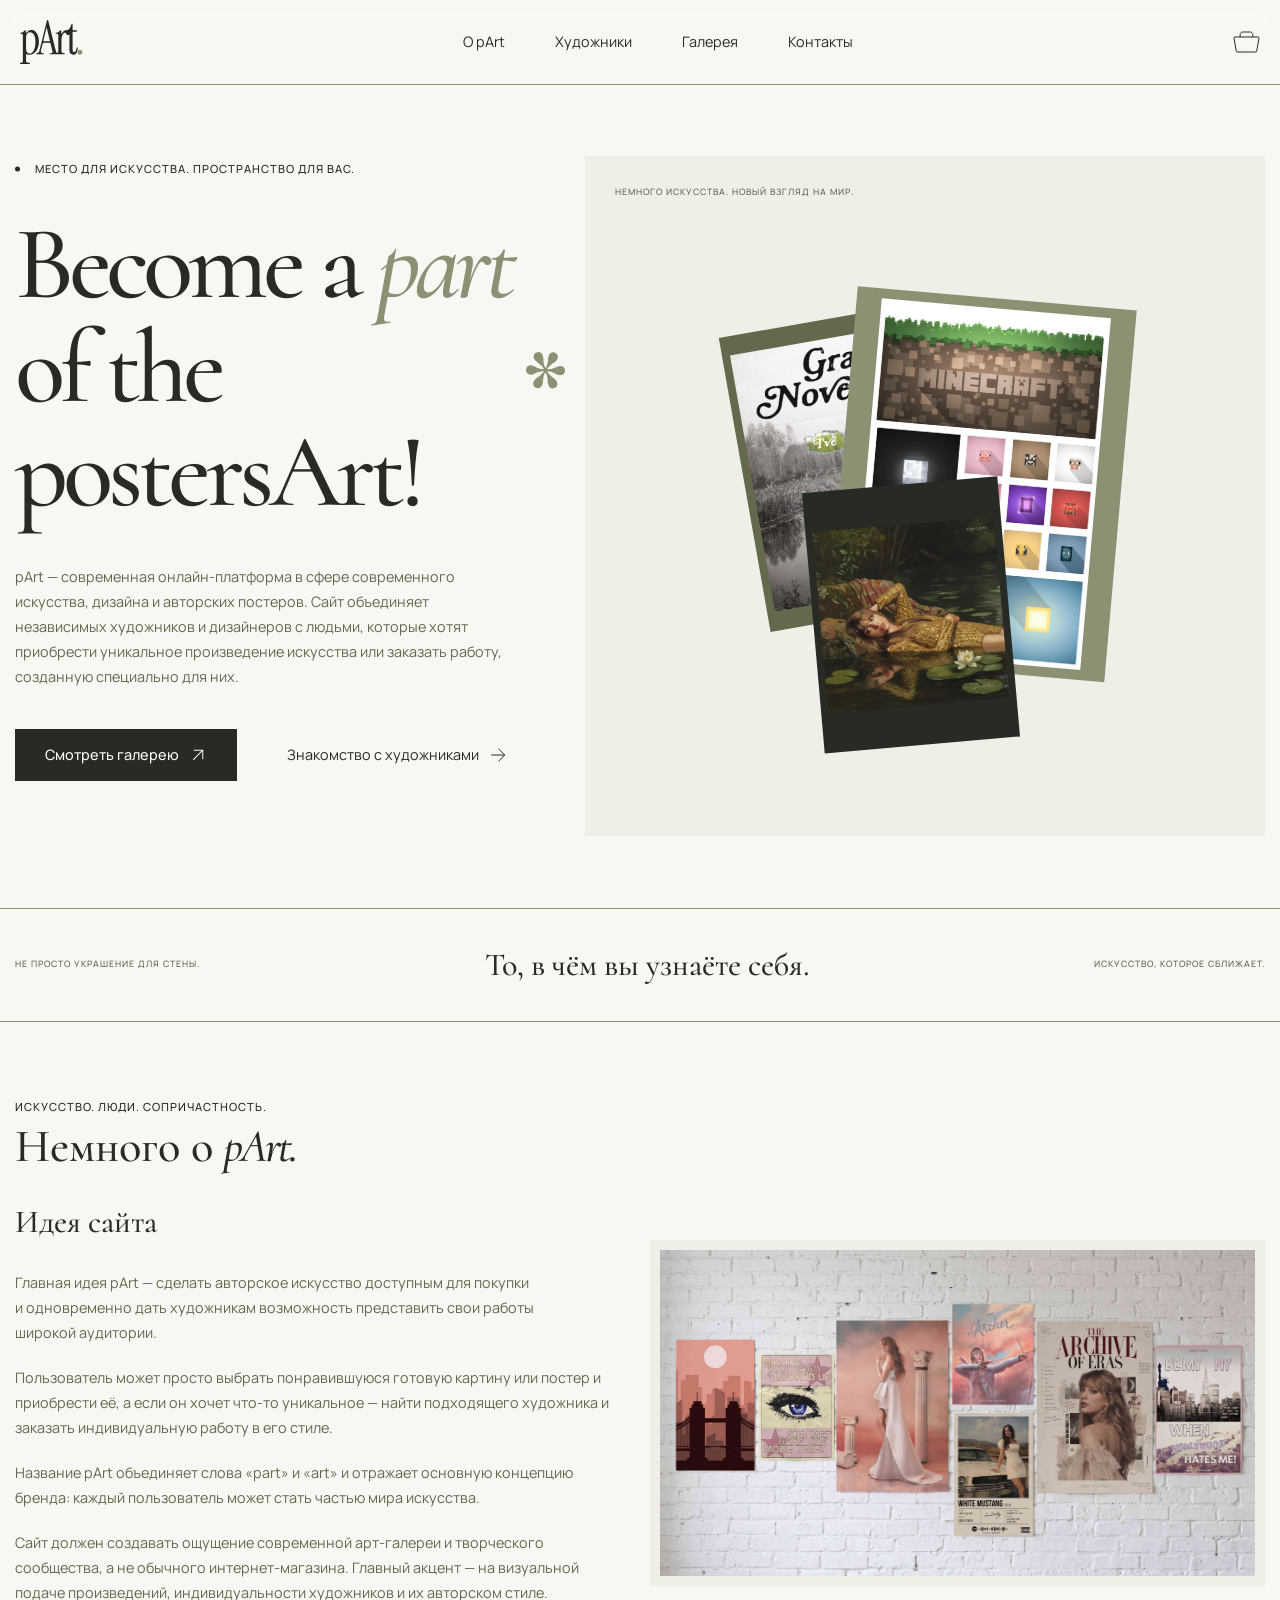
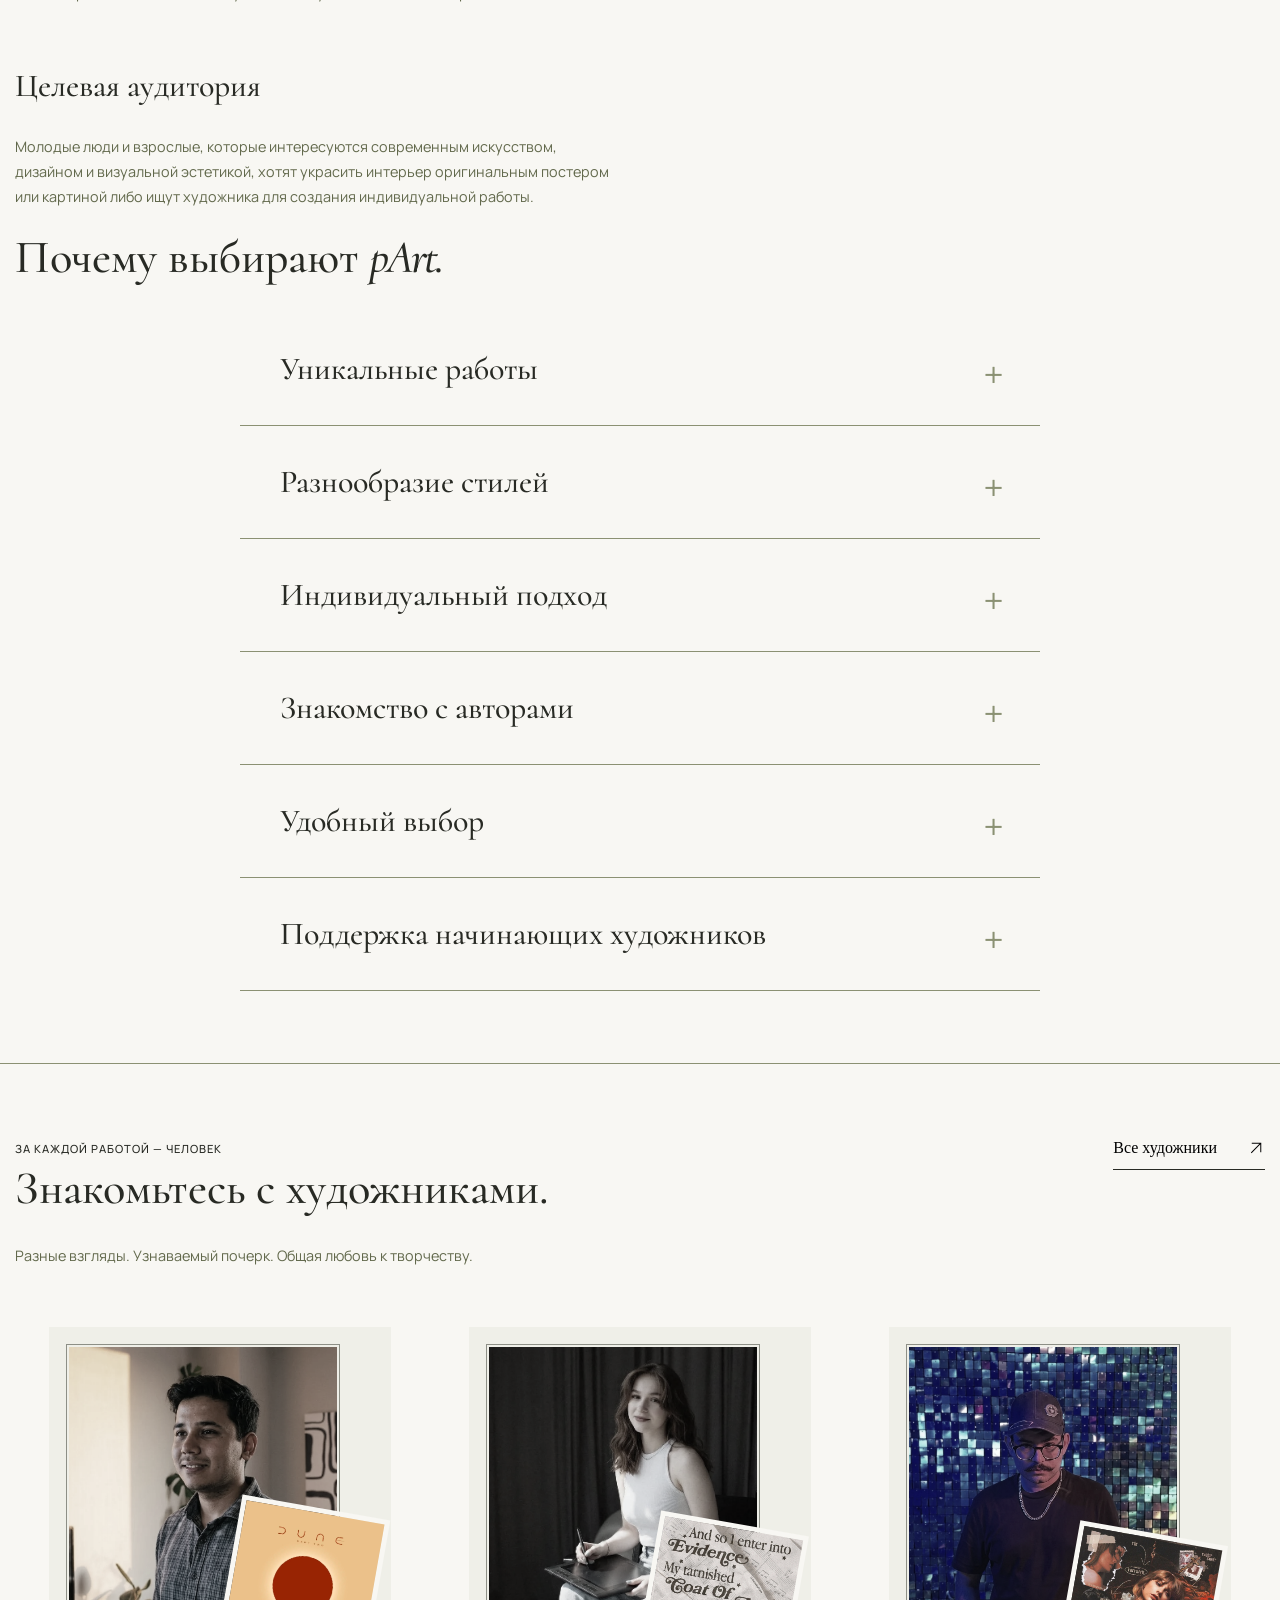
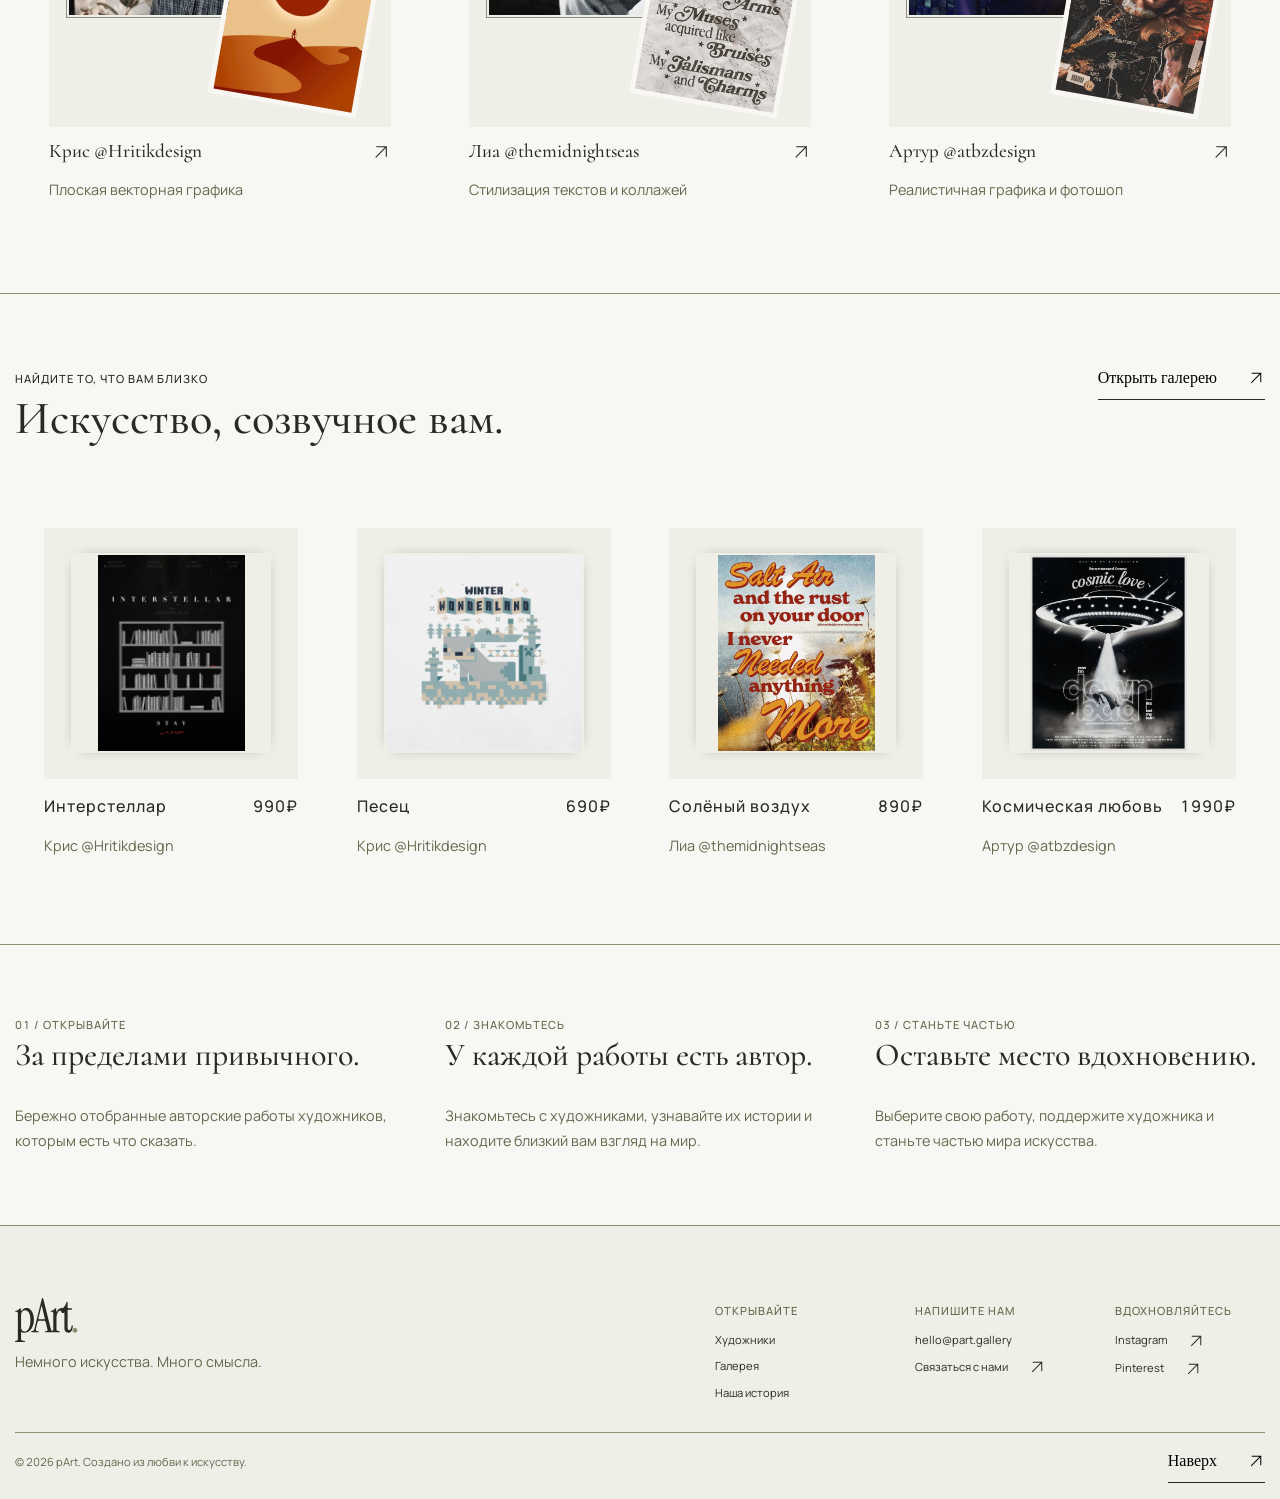
==== commit 444c9f0d: "added order and artist page" ====
--- a/index.html
+++ b/index.html
@@ -108,7 +108,7 @@
   </header>
 
 
-  <main class="main">
+  <main class="main" id="main">
     <section class="hero" id="hero-id">
       <div class="container hero__container">
 
@@ -128,14 +128,14 @@
           </p>
 
           <div class="hero__content-links">
-            <a href="./index.html" class="hero__content-link button button--dark">
+            <a href="./pages/gallery.html" class="hero__content-link button button--dark">
               Смотреть галерею
               <svg class="hero__content-link-icon arrow--rightup" width="18" height="18" aria-hidden="true">
                 <use href="./assets/icons/sprites.svg#arrow-icon"></use>
               </svg>
             </a>
 
-            <a href="./index.html" class="hero__content-link button button--light">
+            <a href="./pages/artists.html" class="hero__content-link button button--light">
               Знакомство с художниками
               <svg class="hero__content-link-icon arrow--right" width="18" height="18" aria-hidden="true">
                 <use href="./assets/icons/sprites.svg#arrow-icon"></use>
@@ -332,7 +332,7 @@
           </div>
 
           <div class="artists__inner">
-            <a class="artists__header-link link--underline" href="#">
+            <a class="artists__header-link link--underline" href="./pages/artists.html">
               Все художники
 
               <svg class="artists__header-icon arrow--rightup" width="18" height="18" aria-hidden="true">
@@ -345,7 +345,7 @@
 
         <div class="artists__cards">
 
-          <a class="artists__card" href="./index.html">
+          <a class="artists__card" href="./pages/@Hritikdesign.html">
 
             <div class="artists__card-preview">
               <img class="artists__card-artist-img" src="./assets/images/flat_artist.webp" alt="Крис @Hritikdesign"
@@ -445,7 +445,7 @@
           </div>
 
           <div class="gallery__inner">
-            <a class="gallery__header-link link--underline" href="#">
+            <a class="gallery__header-link link--underline" href="./pages/gallery.html">
               Открыть галерею
 
               <svg class="gallery__header-icon arrow--rightup" width="18" height="18" aria-hidden="true">
@@ -625,6 +625,8 @@
 
 
   </main>
+
+
   <footer class="footer" id="contacts-id">
     <div class="footer__container container">
       <nav class="footer__nav">
@@ -712,7 +714,7 @@
           © 2026 pArt. Создано из любви к искусству.
         </p>
 
-        <a href="./index.html#hero-id" class="footer__link link--underline">
+        <a href="#main" class="footer__link link--underline">
           Наверх
           <svg class="footer__icon arrow--rightup" width="18" height="18" aria-hidden="true">
             <use href="./assets/icons/sprites.svg#arrow-icon"></use>
--- a/styles/tokens.css
+++ b/styles/tokens.css
@@ -12,16 +12,16 @@
     --f-size-0: clamp(0.425rem, 0.25rem + 0.4vw, 0.55rem);
 
     /* 11-13px */
-    --f-size-1: clamp(0.7rem, 0.5rem + 0.5vw, 0.8rem);
+    --f-size-1: clamp(0.7rem, 0.25rem + 0.5vw, 0.8rem);
 
     /* 14-16px */
-    --f-size-2: clamp(0.85rem, 0.5rem + 0.8vw, 1rem);
+    --f-size-2: clamp(0.85rem, 0.5rem + 0.5vw, 1rem);
 
     /* 20-32px */
-    --f-size-3: clamp(1.25rem, 0.5rem + 2.5vw, 2rem);
+    --f-size-3: clamp(1.25rem, 0.5rem + 2vw, 2rem);
 
     /* 30-56px */
-    --f-size-4: clamp(1.85rem, 0.5rem + 4vw, 3.5rem);
+    --f-size-4: clamp(1.85rem, 0.5rem + 3vw, 3.5rem);
 
     /* 80-104px */
     --f-size-5: clamp(5rem, 0.5rem + 7.7vw, 6.5rem);
--- a/styles/base.css
+++ b/styles/base.css
@@ -80,54 +80,6 @@
   }
 }
 
-.form {
-  display: flex;
-  flex-direction: column;
-  gap: 10px;
-}
-
-.form__inner {
-  display: flex;
-  justify-content: start;
-  align-items: center;
-  gap: 10px;
-}
-
-.form__label {
-  font-size: var(--f-size-2);
-  font-family: 'Manrope', sans-serif;
-  color: var(--black-co);
-  font-weight: 500;
-}
-
-.form__label--rights {
-  font-size: var(--f-size-1);
-  font-weight: 400;
-
-  &:hover {
-    cursor: pointer;
-    color: var(--dark-green-co);
-  }
-}
-
-.form__label-link {
-  text-decoration: underline;
-}
-
-.form__input {
-  margin: 0 0 var(--s-2) 0;
-  padding: 15px;
-  background: var(--white-co);
-  border: 1px solid var(--green-co);
-
-  &::placeholder {
-    font-size: var(--f-size-2);
-    font-family: 'Manrope', sans-serif;
-    color: var(--green-co);
-    font-weight: 100;
-  }
-}
-
 .title {
   padding: 5px 0 var(--s-3);
   font-size: var(--f-size-4);
--- a/styles/hero.css
+++ b/styles/hero.css
@@ -187,4 +187,10 @@
   .hero__slogan-subtitle {
     display: none;
   }
+}
+
+@media (max-width: 371px) {
+  .hero__content-subtitle::before {
+    top: 20%;
+  }
 }
--- a/styles/gallery.css
+++ b/styles/gallery.css
@@ -91,10 +91,6 @@
   hyphens: auto;
 }
 
-.gallery__header-description {
-  margin: 0 0 10px 0;
-}
-
 @media (max-width: 992px) {
   .gallery__header {
     flex-direction: column;
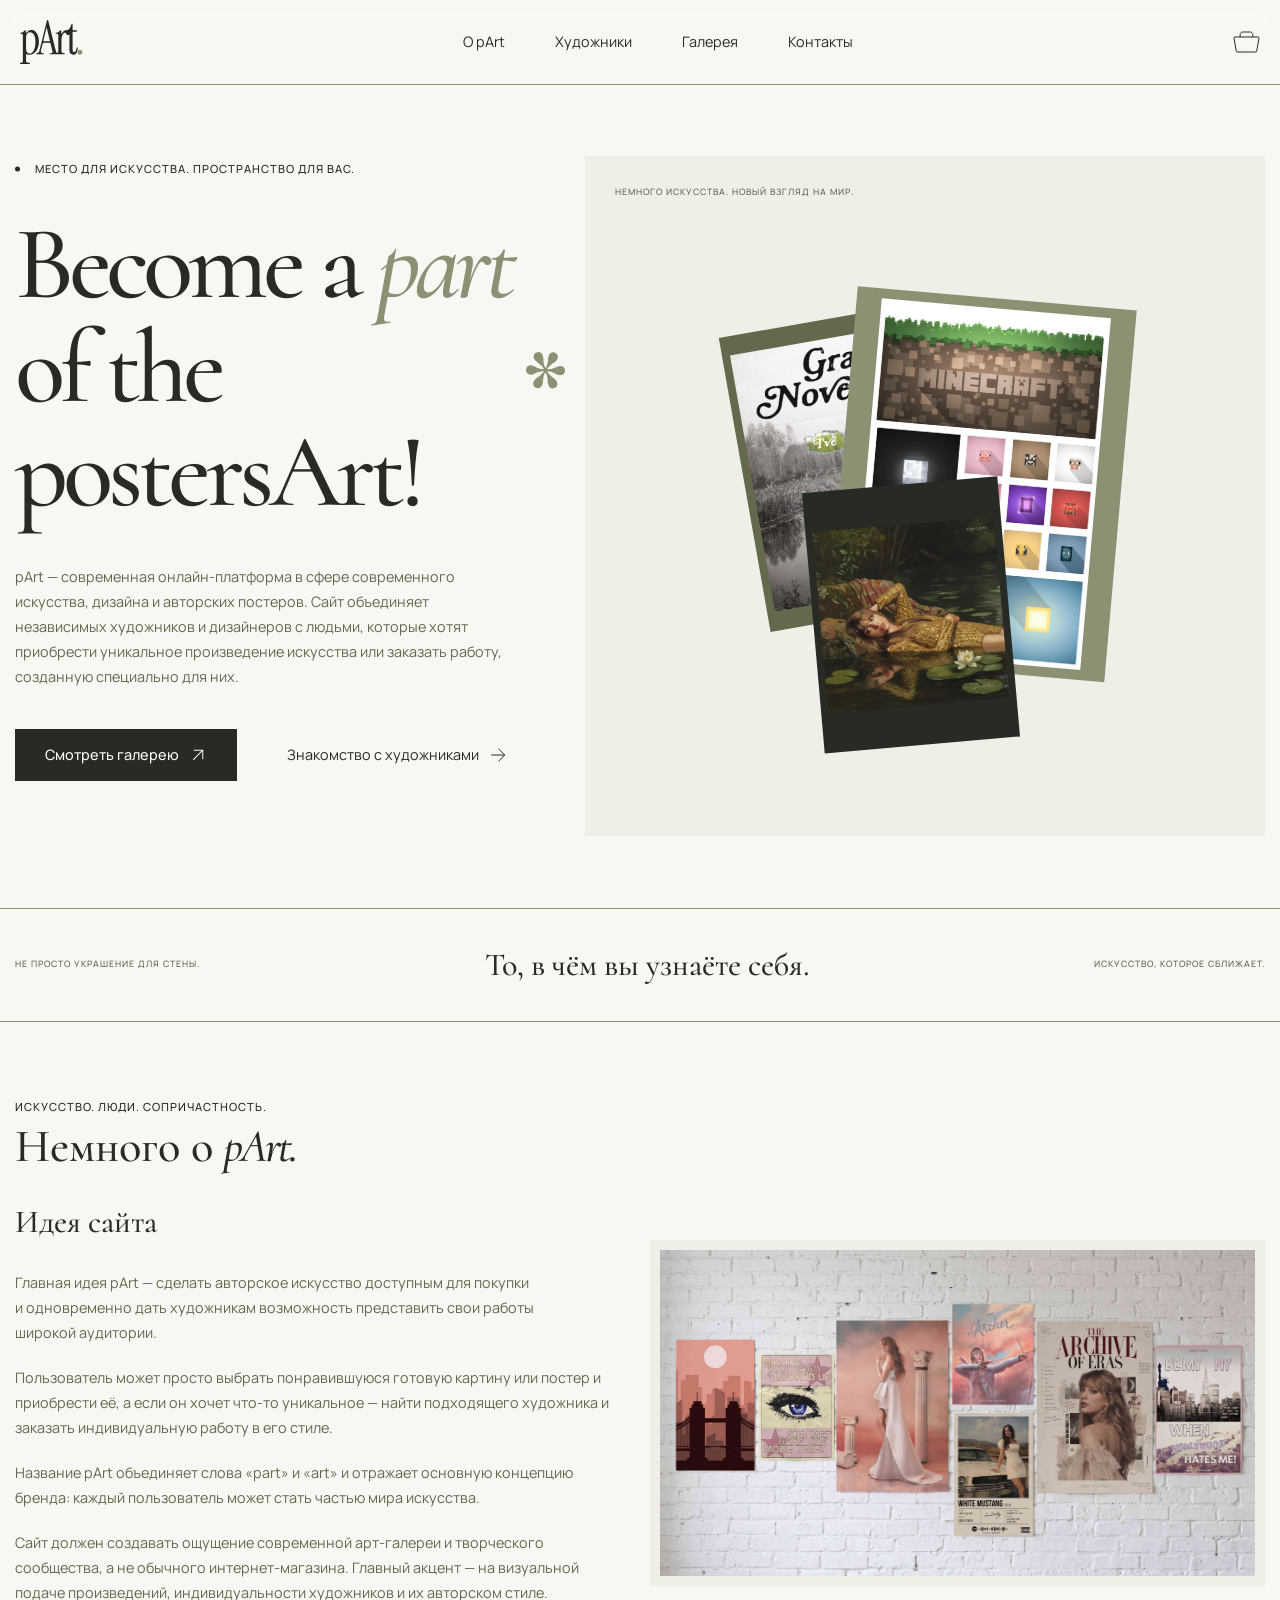
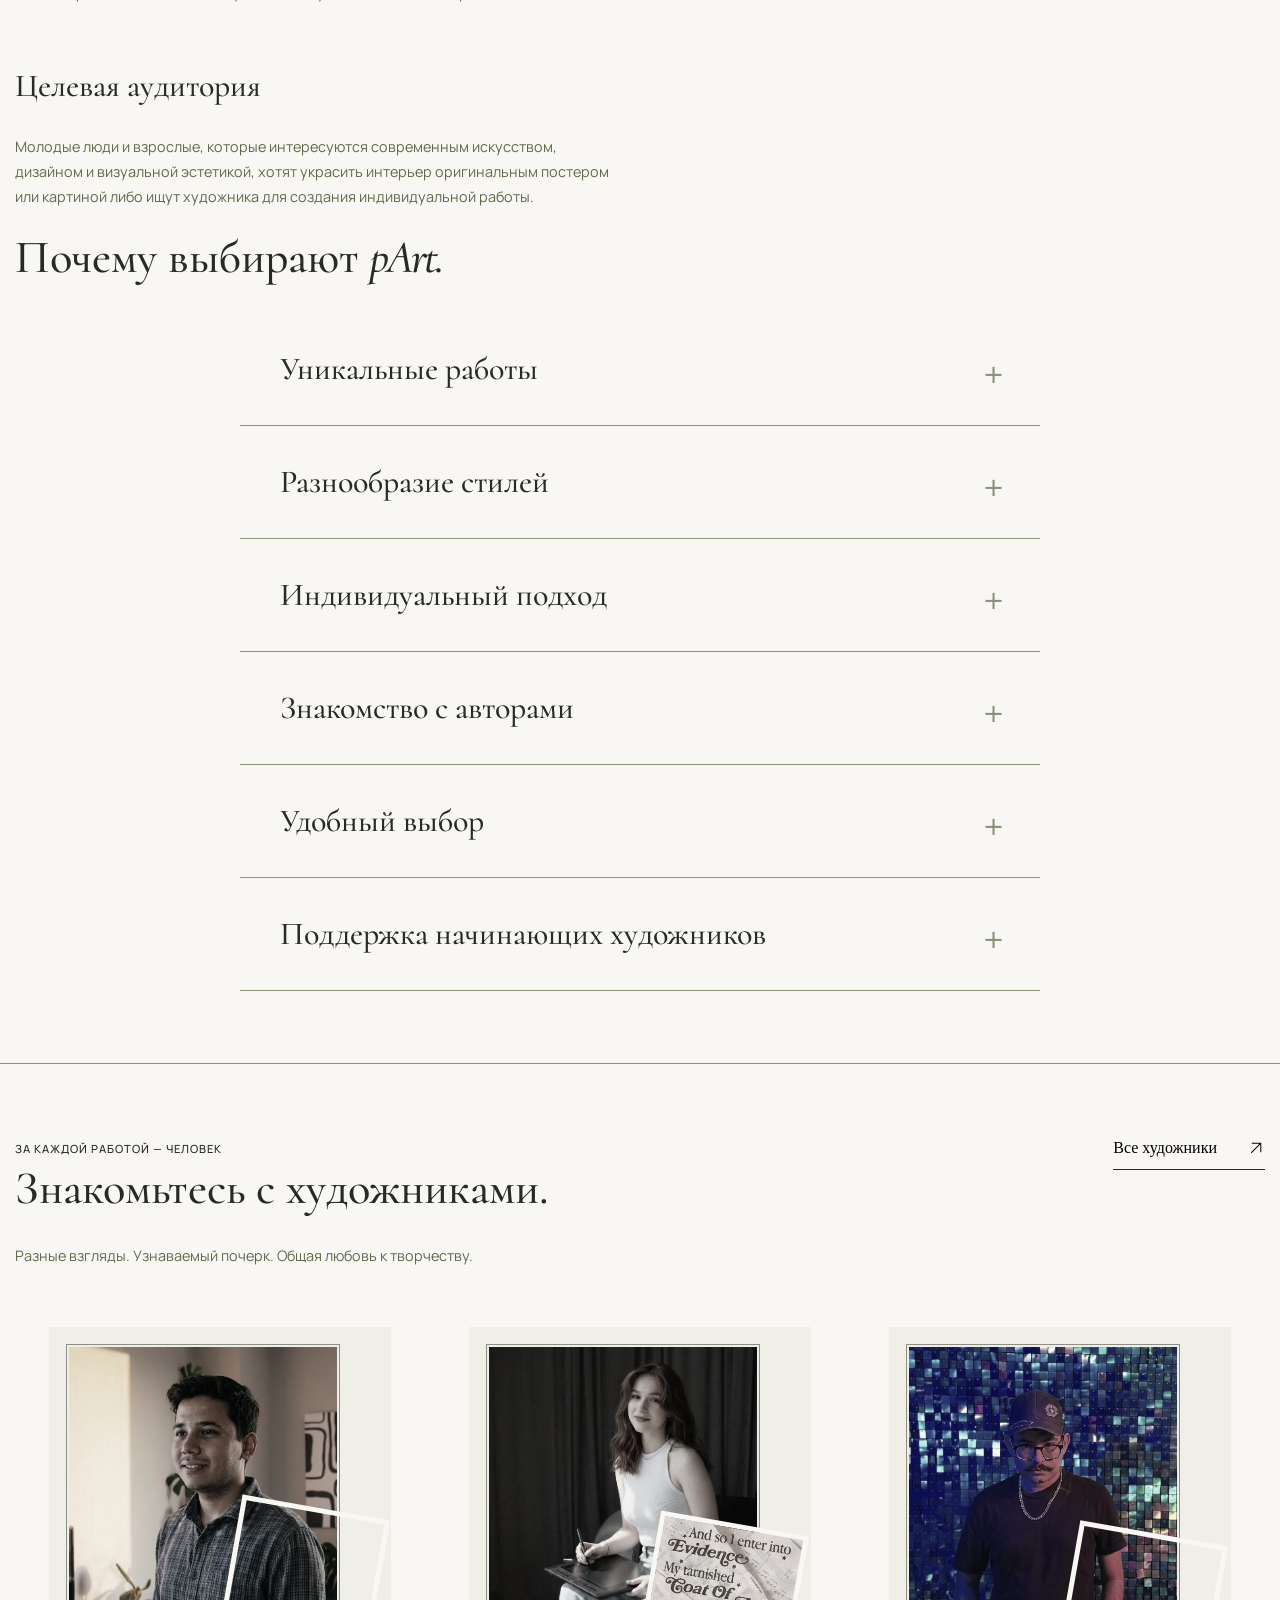
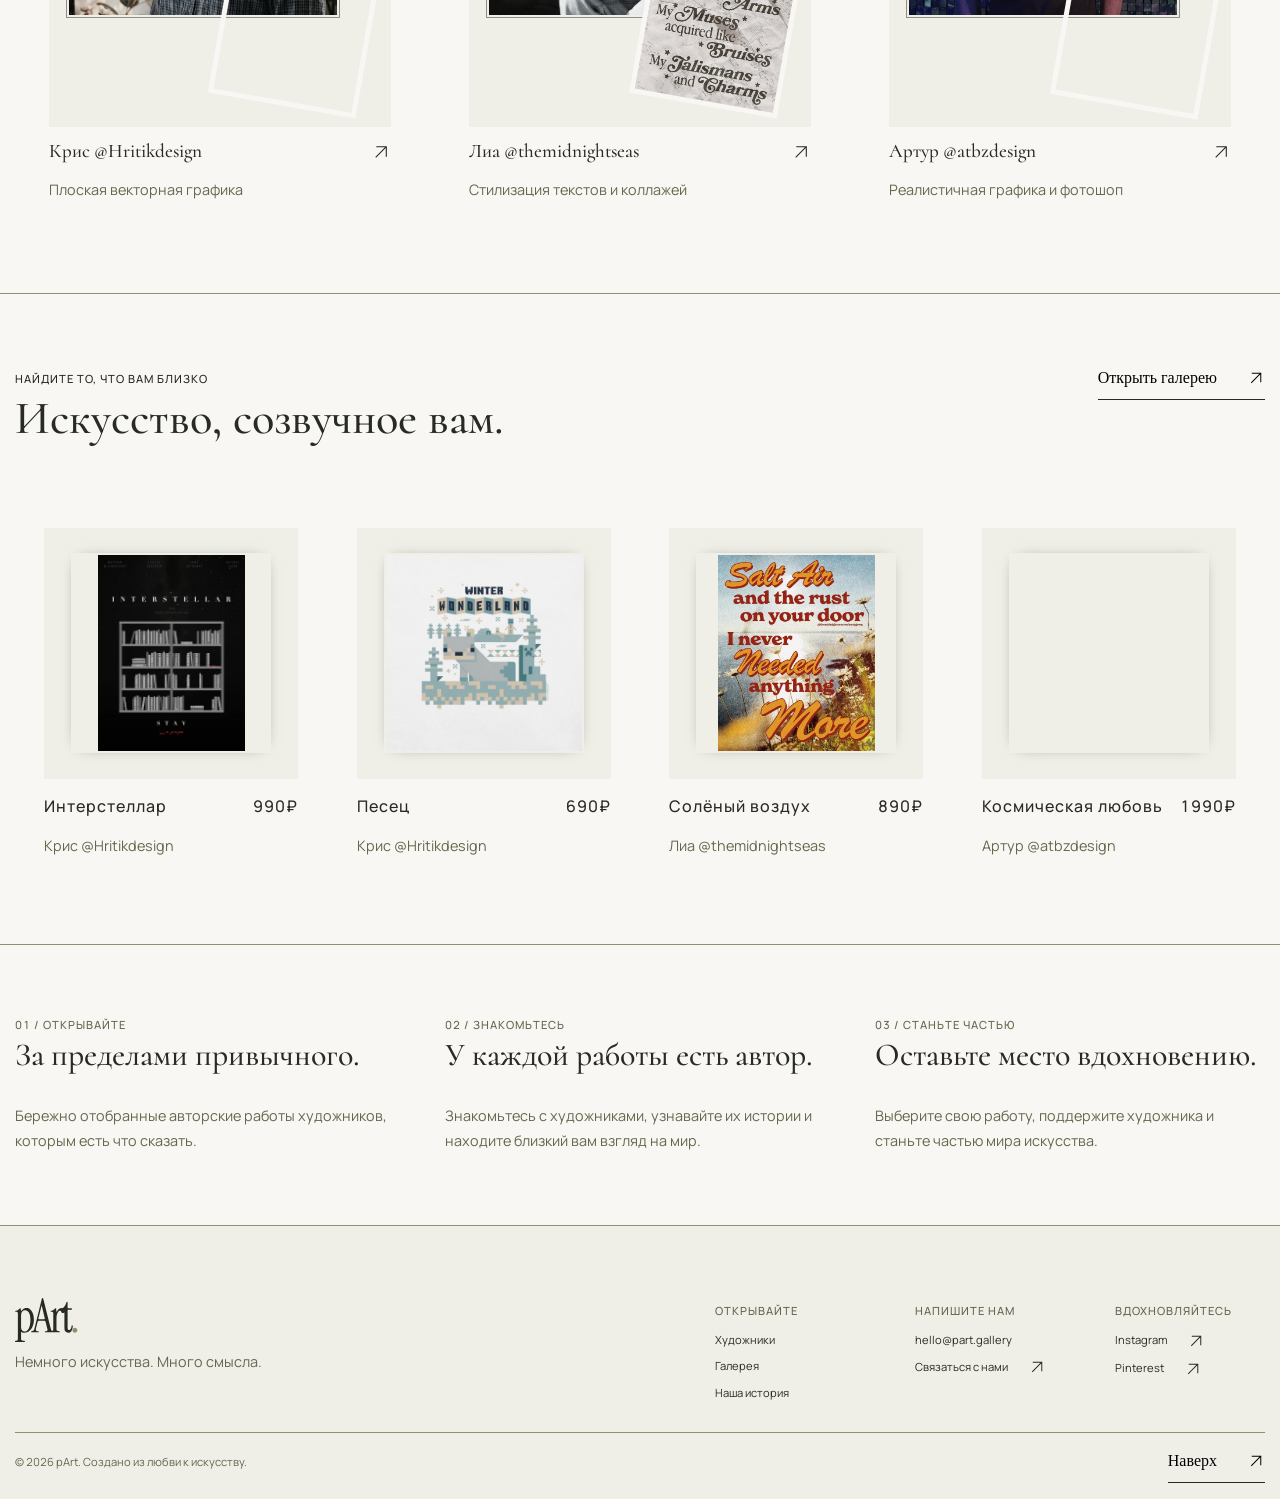
==== commit c96b10cd: "added poster page" ====
--- a/index.html
+++ b/index.html
@@ -150,21 +150,21 @@
           </span>
 
           <div class="hero__preview-wrapper">
-            <a href="#" class="hero__preview-card card--1">
+            <a href="./pages/" class="hero__preview-card card--1">
 
               <img src="./assets/images/text_5.webp" class="hero__preview-img"
                 alt="Постер «Серый ноябрь». Автор - Лиа @themidnightseas" width="300" height="400" fetchpriority="high"
                 decoding="sync">
             </a>
 
-            <a href="#" class="hero__preview-card card--2">
+            <a href="./pages/" class="hero__preview-card card--2">
 
               <img src="./assets/images/flat_8.webp" class="hero__preview-img"
                 alt="Постер «Майнкрафт - компьютерная игра». Автор - Крис @Hritikdesign" width="300" height="400"
                 fetchpriority="high" decoding="sync">
             </a>
 
-            <a href="#" class="hero__preview-card card--3">
+            <a href="./pages/" class="hero__preview-card card--3">
 
               <img src="./assets/images/real_4.webp" class="hero__preview-img"
                 alt="Постер «Офелия и кувшинки». Автор - Артур @atbzdesign" width="300" height="400"
@@ -371,7 +371,7 @@
             </div>
           </a>
 
-          <a class="artists__card" href="./index.html">
+          <a class="artists__card" href="./pages/@themidnightseas">
 
             <div class="artists__card-preview">
               <img class="artists__card-artist-img" src="./assets/images/text_artist.webp" alt="Лиа @themidnightseas"
@@ -397,7 +397,7 @@
             </div>
           </a>
 
-          <a class="artists__card" href="./index.html">
+          <a class="artists__card" href="./pages/@atbzdesign.html">
 
             <div class="artists__card-preview">
               <img class="artists__card-artist-img" src="./assets/images/real_artist.webp" alt="Артур @atbzdesign"
@@ -428,7 +428,7 @@
       </div>
     </section>
 
-
+    
     <section class="gallery" id="gallery-id">
       <div class="gallery__container container">
 
@@ -486,7 +486,7 @@
             </div>
           </a>
 
-          <a class="gallery__card" href="./index.html">
+          <a class="gallery__card" href="./pages/flat_7.html">
 
             <div class="gallery__card-preview">
               <div class="gallery__card-wrapper">
--- a/styles/base.css
+++ b/styles/base.css
@@ -170,7 +170,6 @@
 }
 
 .link--comeback {
-  margin: 0 0 10px 0;
   display: flex;
   justify-content: start;
   align-items: center;
--- a/styles/hero.css
+++ b/styles/hero.css
@@ -1,7 +1,7 @@
 .hero__container {
   display: flex;
   justify-content: space-between;
-  align-items: start;
+  align-items: stretch;
   gap: 40px;
 }
 
@@ -84,12 +84,11 @@
   max-width: 280px;
   aspect-ratio: 3 / 4;
   padding: 10px;
-  transition: translate 0.3s, rotate 0.3s, scale 0.3s;
+  transition: translate 0.3s, rotate 0.3s;
 
   &:hover,
   &:focus-visible {
     rotate: 0deg;
-    scale: 1.05;
     z-index: 10;
   }
 }
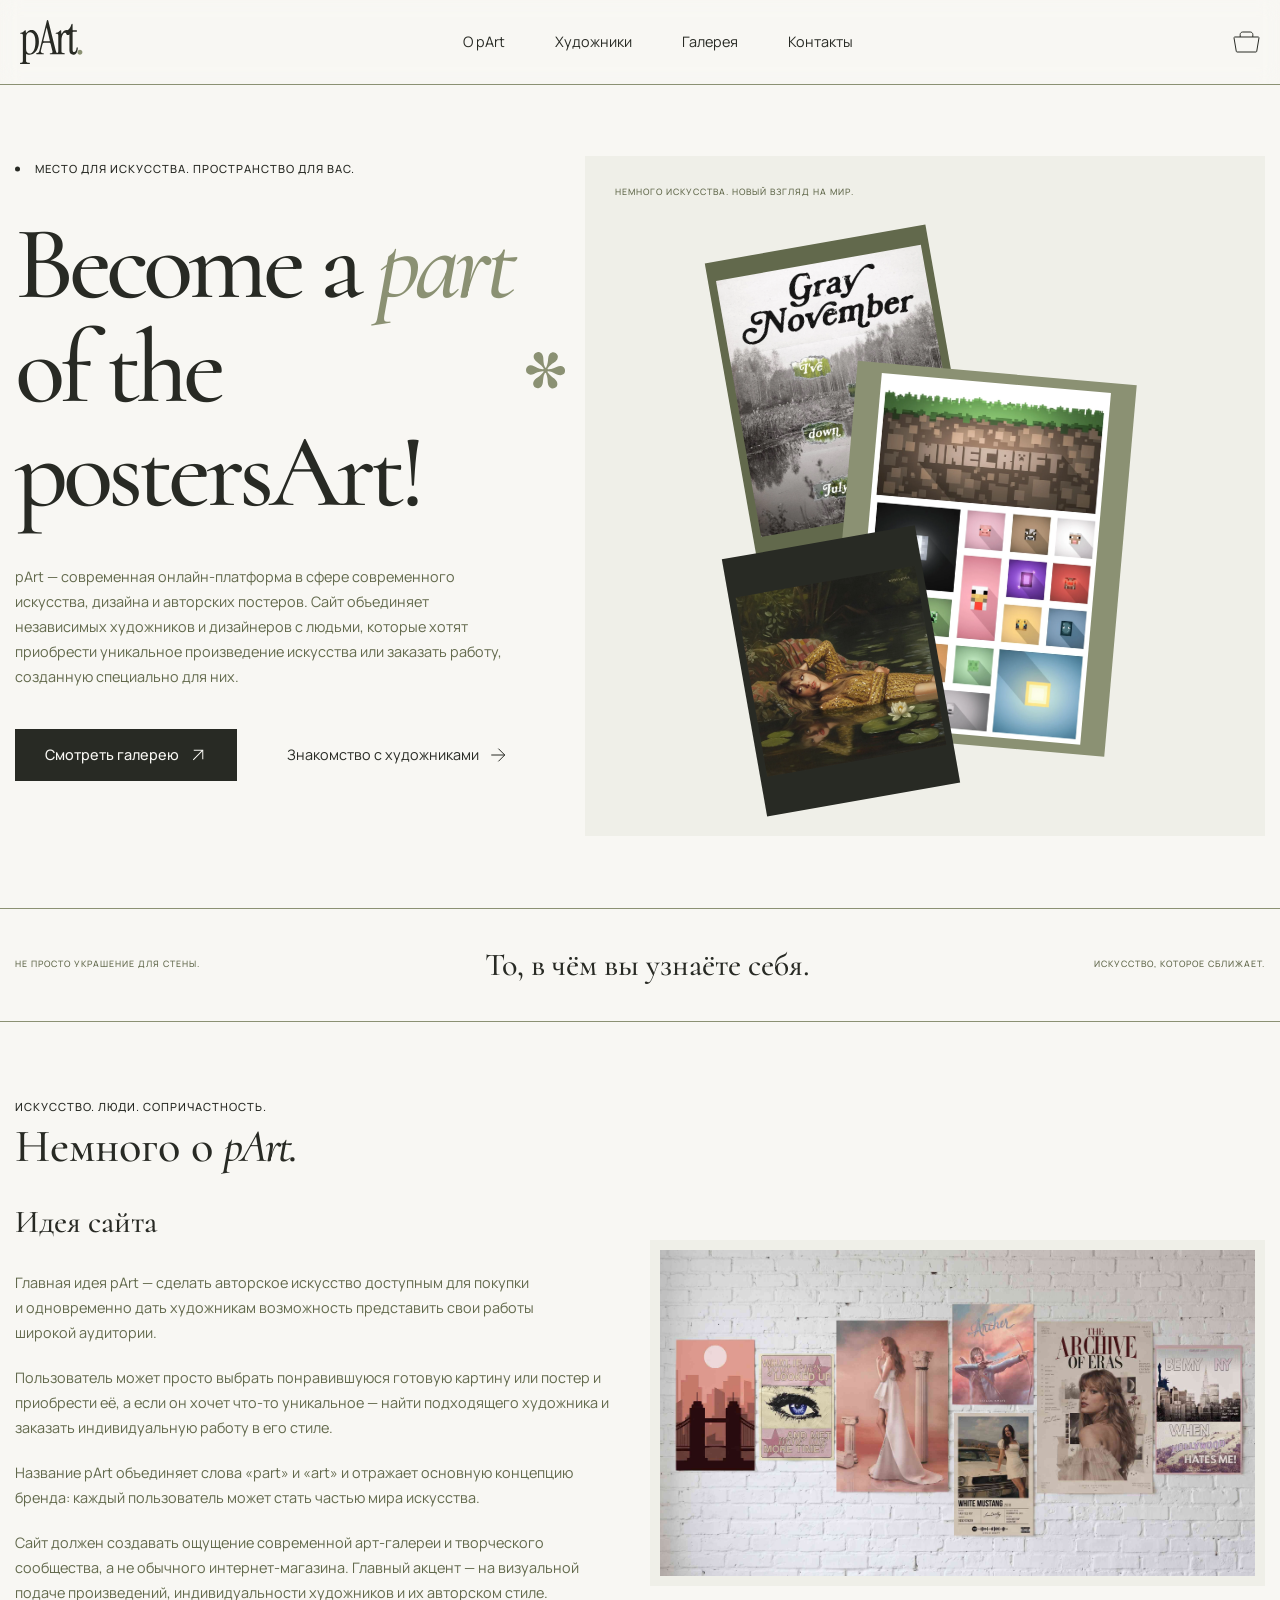
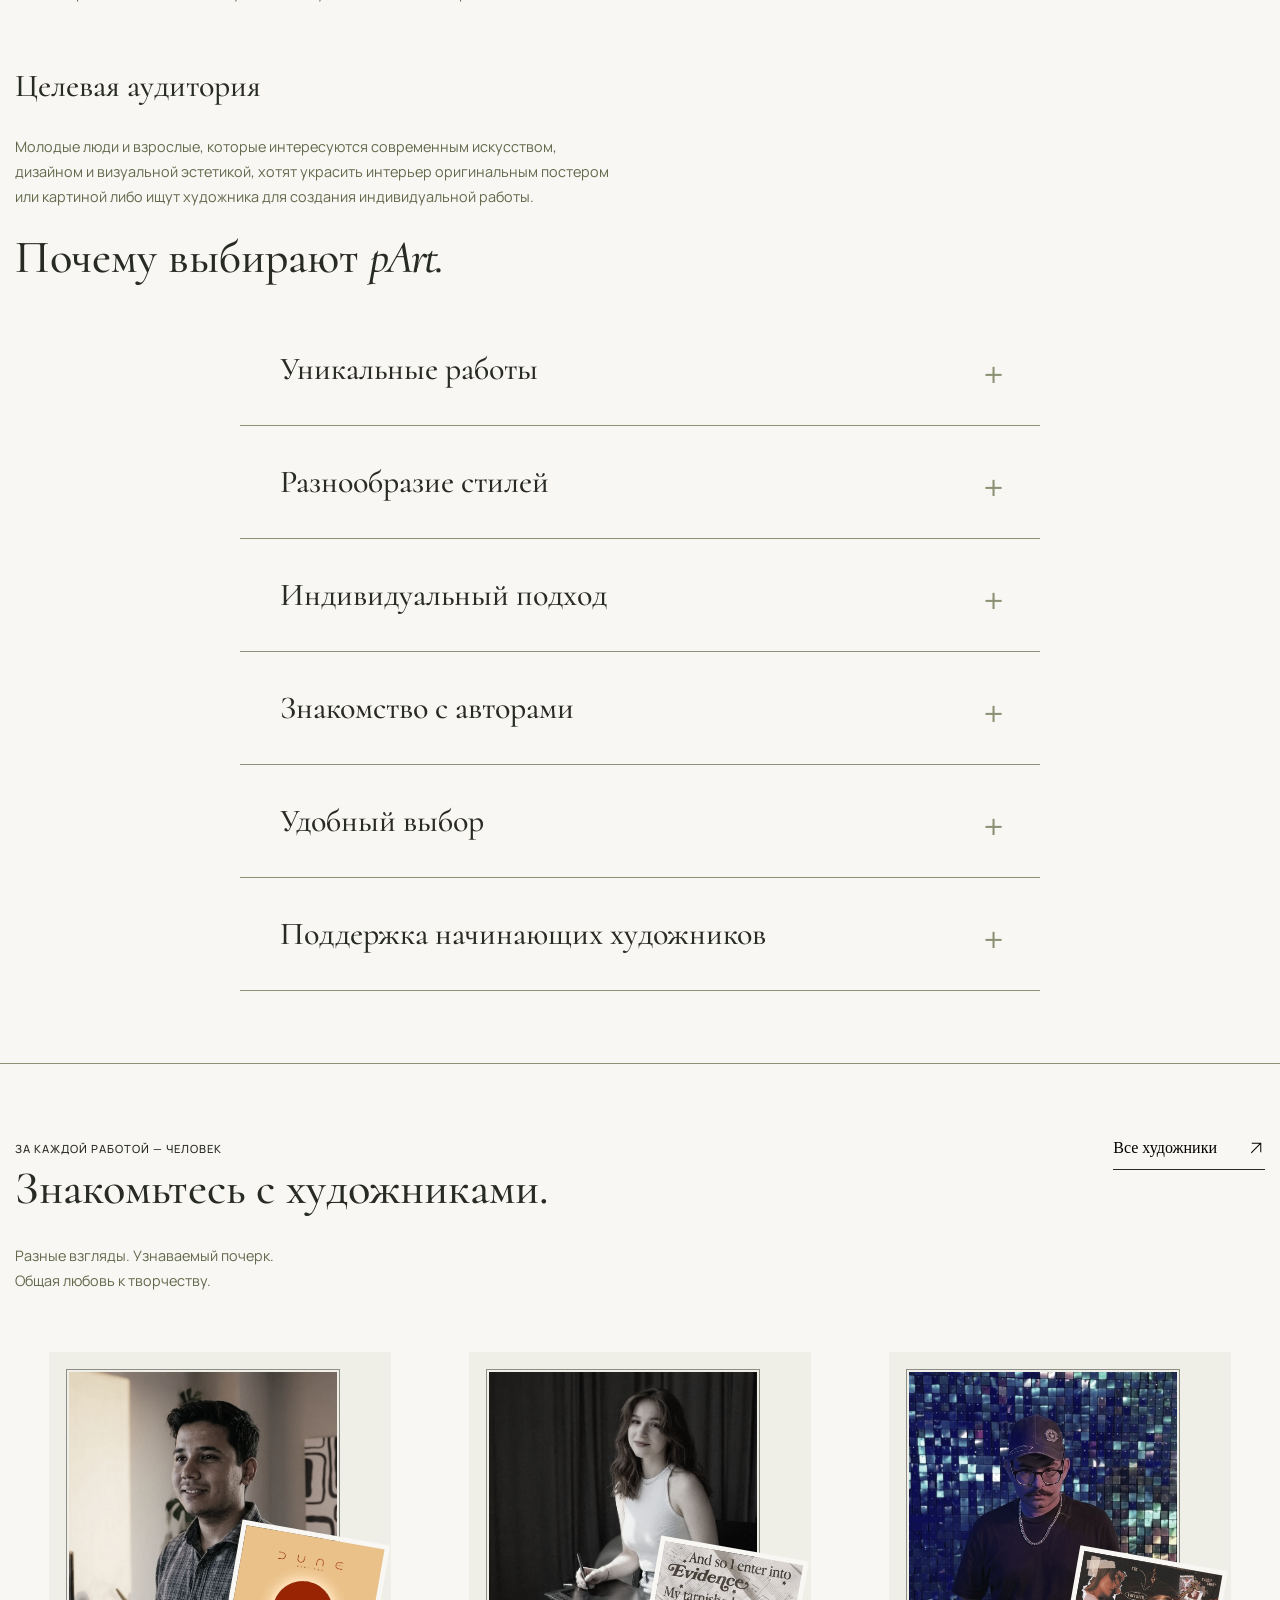
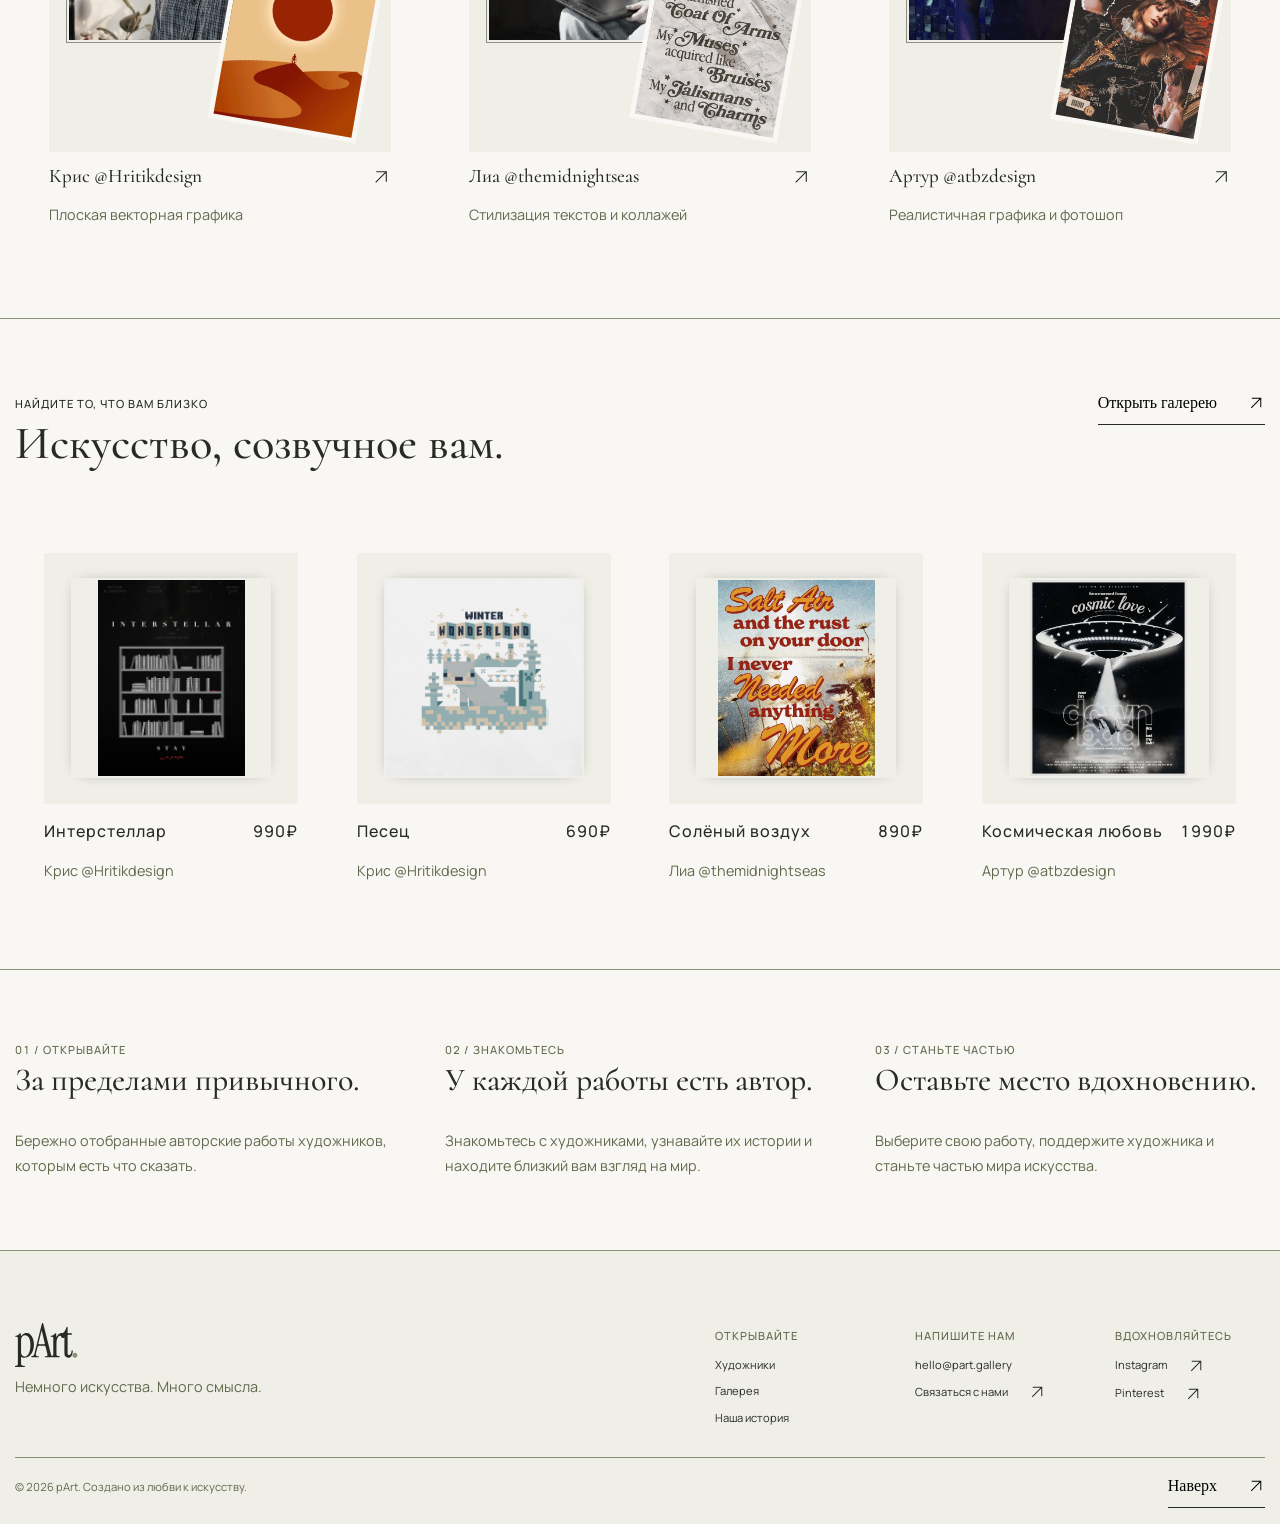
==== commit a401e222: "artists section & fix" ====
--- a/index.html
+++ b/index.html
@@ -150,21 +150,21 @@
           </span>
 
           <div class="hero__preview-wrapper">
-            <a href="./pages/" class="hero__preview-card card--1">
+            <a href="./pages/text_5.html" class="hero__preview-card card--1">
 
               <img src="./assets/images/text_5.webp" class="hero__preview-img"
                 alt="Постер «Серый ноябрь». Автор - Лиа @themidnightseas" width="300" height="400" fetchpriority="high"
                 decoding="sync">
             </a>
 
-            <a href="./pages/" class="hero__preview-card card--2">
+            <a href="./pages/flat_8.html" class="hero__preview-card card--2">
 
               <img src="./assets/images/flat_8.webp" class="hero__preview-img"
                 alt="Постер «Майнкрафт - компьютерная игра». Автор - Крис @Hritikdesign" width="300" height="400"
                 fetchpriority="high" decoding="sync">
             </a>
 
-            <a href="./pages/" class="hero__preview-card card--3">
+            <a href="./pages/real_4.html" class="hero__preview-card card--3">
 
               <img src="./assets/images/real_4.webp" class="hero__preview-img"
                 alt="Постер «Офелия и кувшинки». Автор - Артур @atbzdesign" width="300" height="400"
@@ -428,7 +428,7 @@
       </div>
     </section>
 
-    
+
     <section class="gallery" id="gallery-id">
       <div class="gallery__container container">
 
@@ -458,7 +458,7 @@
 
         <div class="gallery__cards">
 
-          <a class="gallery__card" href="./index.html">
+          <a class="gallery__card" href="./pages/flat_6.html">
 
             <div class="gallery__card-preview">
               <div class="gallery__card-wrapper">
@@ -514,7 +514,7 @@
             </div>
           </a>
 
-          <a class="gallery__card" href="./index.html">
+          <a class="gallery__card" href="./pages/text_6.html">
 
             <div class="gallery__card-preview">
               <div class="gallery__card-wrapper">
@@ -542,7 +542,7 @@
             </div>
           </a>
 
-          <a class="gallery__card" href="./index.html">
+          <a class="gallery__card" href="./pages/real_8.html">
 
             <div class="gallery__card-preview">
               <div class="gallery__card-wrapper">
@@ -622,8 +622,6 @@
 
       </div>
     </section>
-
-
   </main>
 
 
--- a/styles/hero.css
+++ b/styles/hero.css
@@ -146,7 +146,7 @@
 
 .card--1 {
   z-index: 1;
-  translate: -75% -60%;
+  translate: -80% -80%;
   rotate: -10deg;
   scale: 0.8;
   background: var(--dark-green-co);
@@ -154,7 +154,7 @@
 
 .card--2 {
   z-index: 2;
-  translate: -30% -55%;
+  translate: -30% -35%;
   rotate: 5deg;
   scale: 1;
   background: var(--green-co);
@@ -162,8 +162,8 @@
 
 .card--3 {
   z-index: 3;
-  translate: -55% -20%;
-  rotate: -5deg;
+  translate: -80% -5%;
+  rotate: -10deg;
   scale: 0.7;
   background: var(--black-co);
 }
--- a/styles/artists.css
+++ b/styles/artists.css
@@ -8,7 +8,11 @@
   display: flex;
   justify-content: space-between;
   align-items: start;
-  gap: 30px;
+  gap: 0 30px;
+}
+
+.artists__header-desc {
+  max-width: 300px;
 }
 
 .artists__cards {
--- a/styles/gallery.css
+++ b/styles/gallery.css
@@ -12,6 +12,10 @@
   display: flex;
   justify-content: space-between;
   align-items: start;
+}
+
+.gallery__header-desc {
+  max-width: 300px;
 }
 
 .gallery__cards {
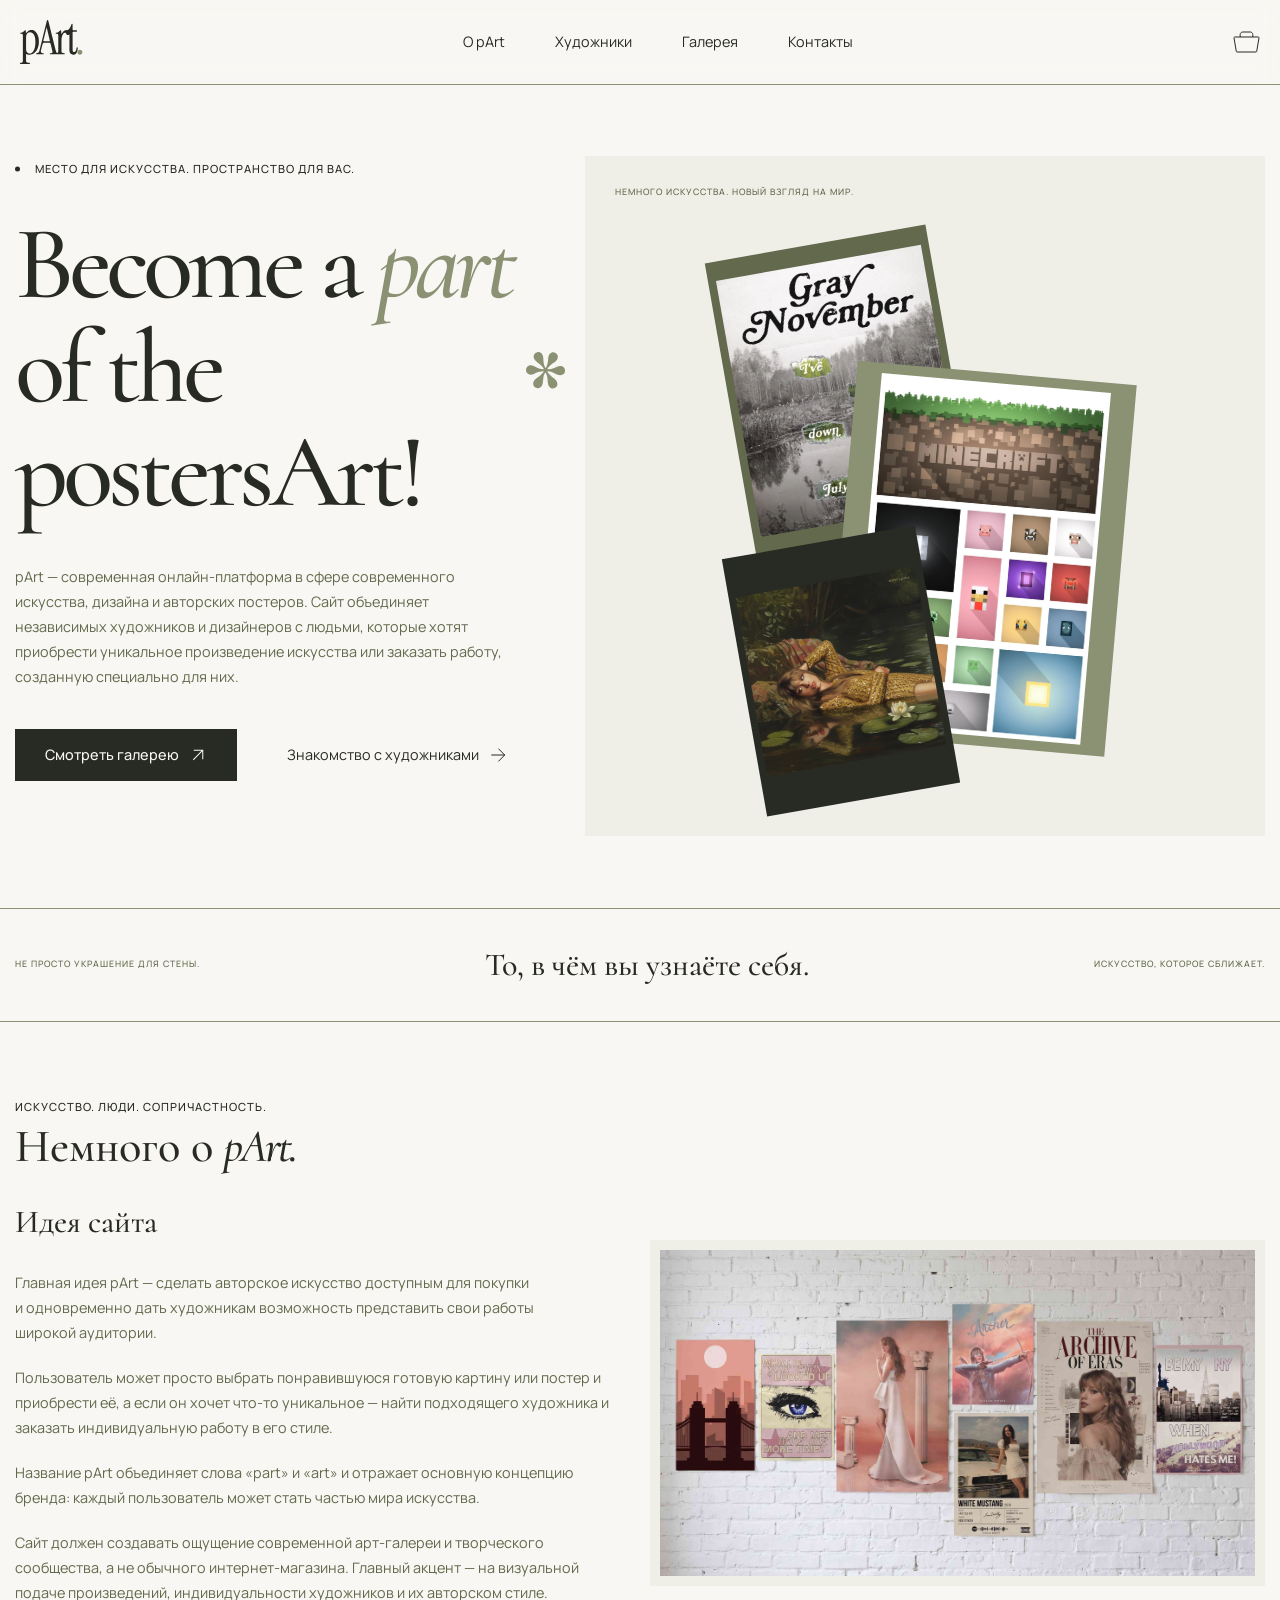
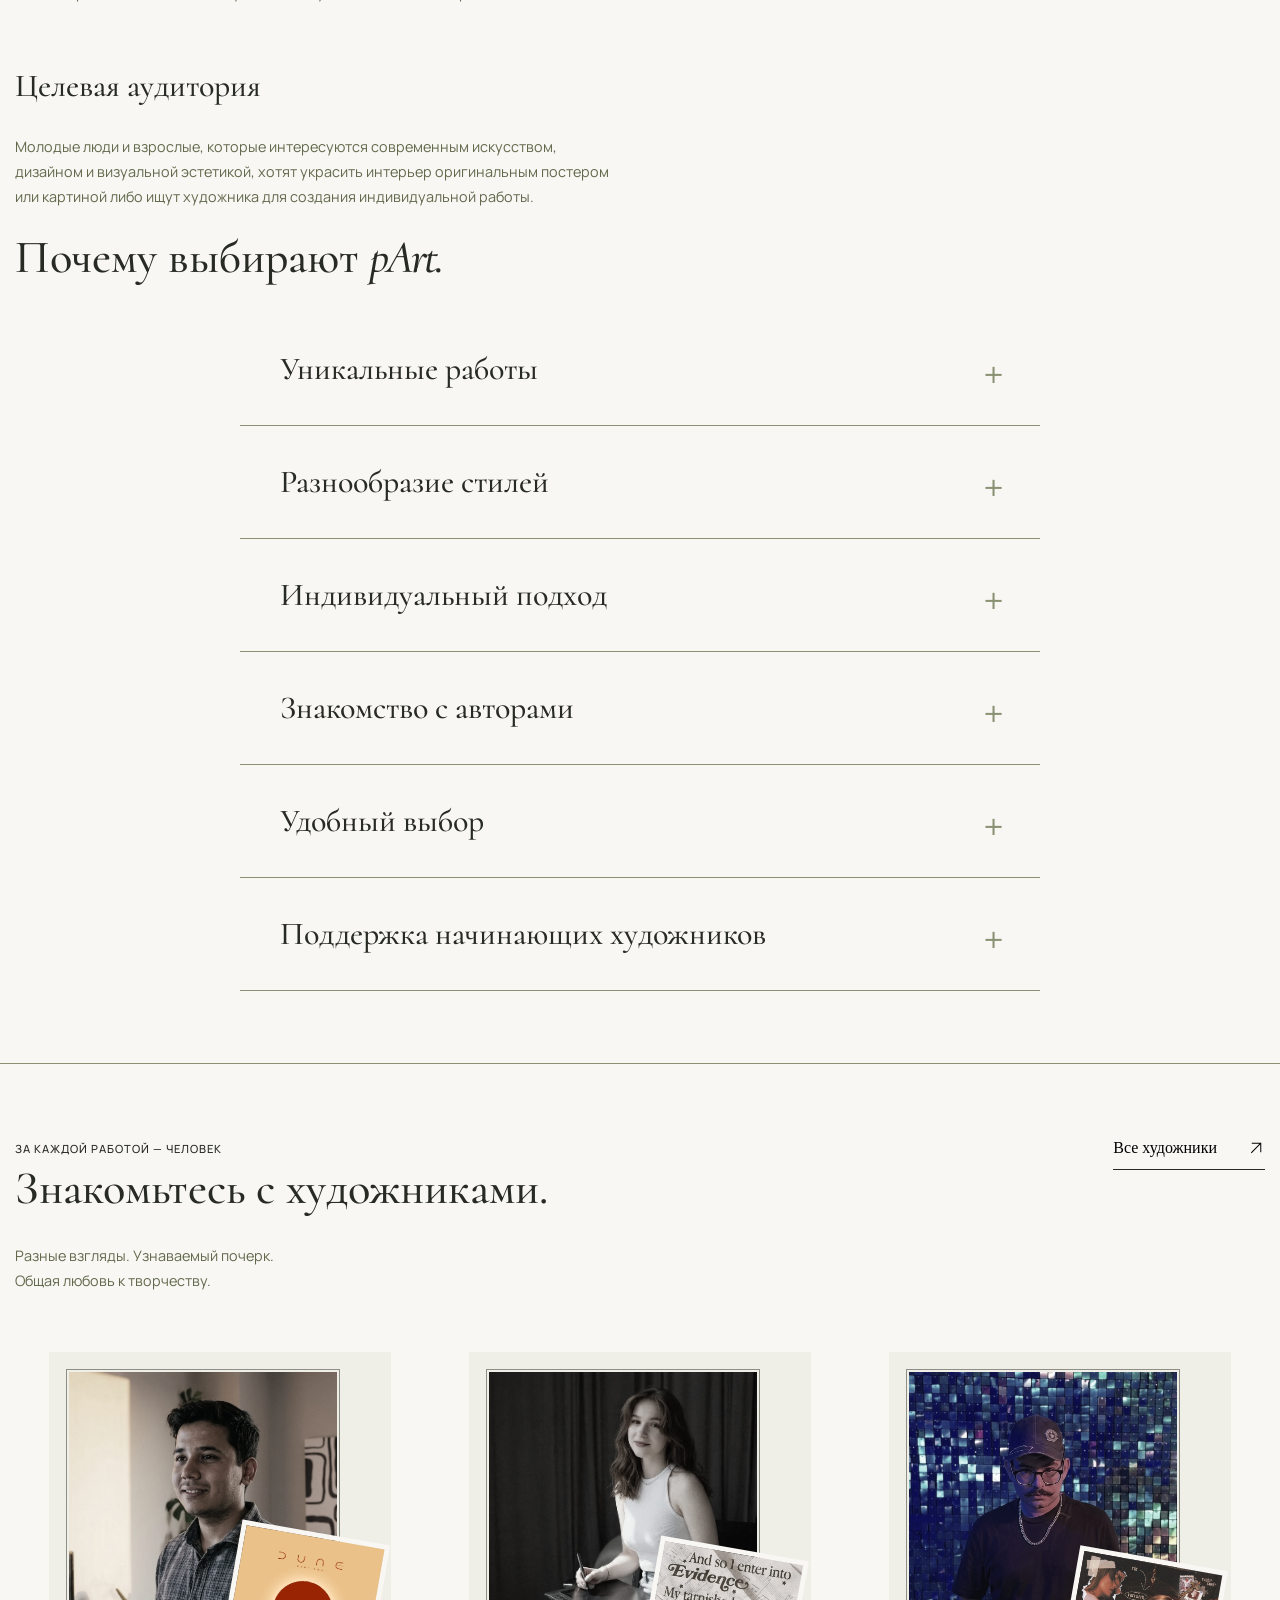
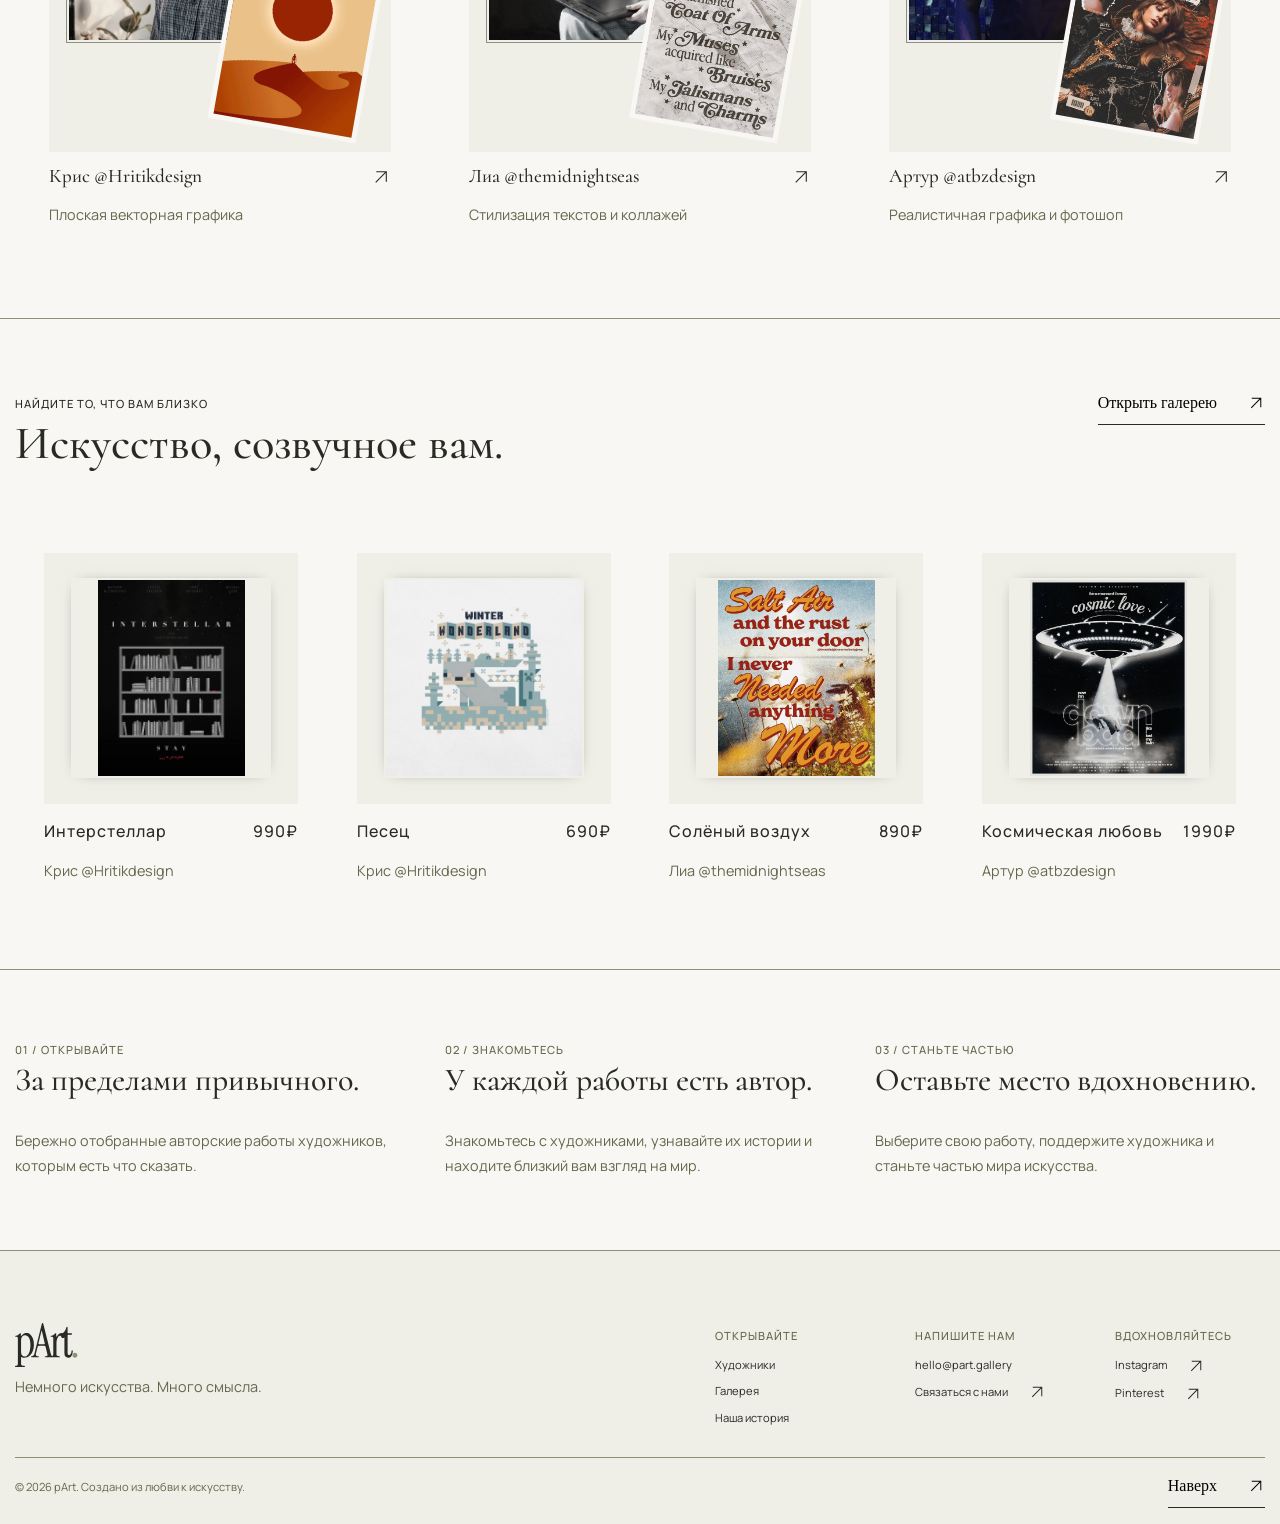
==== commit 48e043f0: "global fix" ====
--- a/index.html
+++ b/index.html
@@ -25,6 +25,8 @@
   <link rel="stylesheet" href="./styles/footer.css">
 
   <title>pArt — авторские постеры</title>
+  <meta name="description"
+    content="Откройте мир авторских постеров и современного искусства. Покупайте работы независимых художников и заказывайте индивидуальные произведения.">
 </head>
 
 <body>
--- a/styles/base.css
+++ b/styles/base.css
@@ -4,7 +4,6 @@
 }
 
 body {
-  min-height: 100dvh;
   display: flex;
   flex-direction: column;
   background: var(--white-co);
--- a/styles/gallery.css
+++ b/styles/gallery.css
@@ -33,7 +33,8 @@
   max-height: 400px;
   transition: box-shadow .3s;
 
-  &:hover {
+  &:hover,
+  &:focus-visible {
     box-shadow: 0 0 40px -15px var(--green-co);
 
     .gallery__card-block {
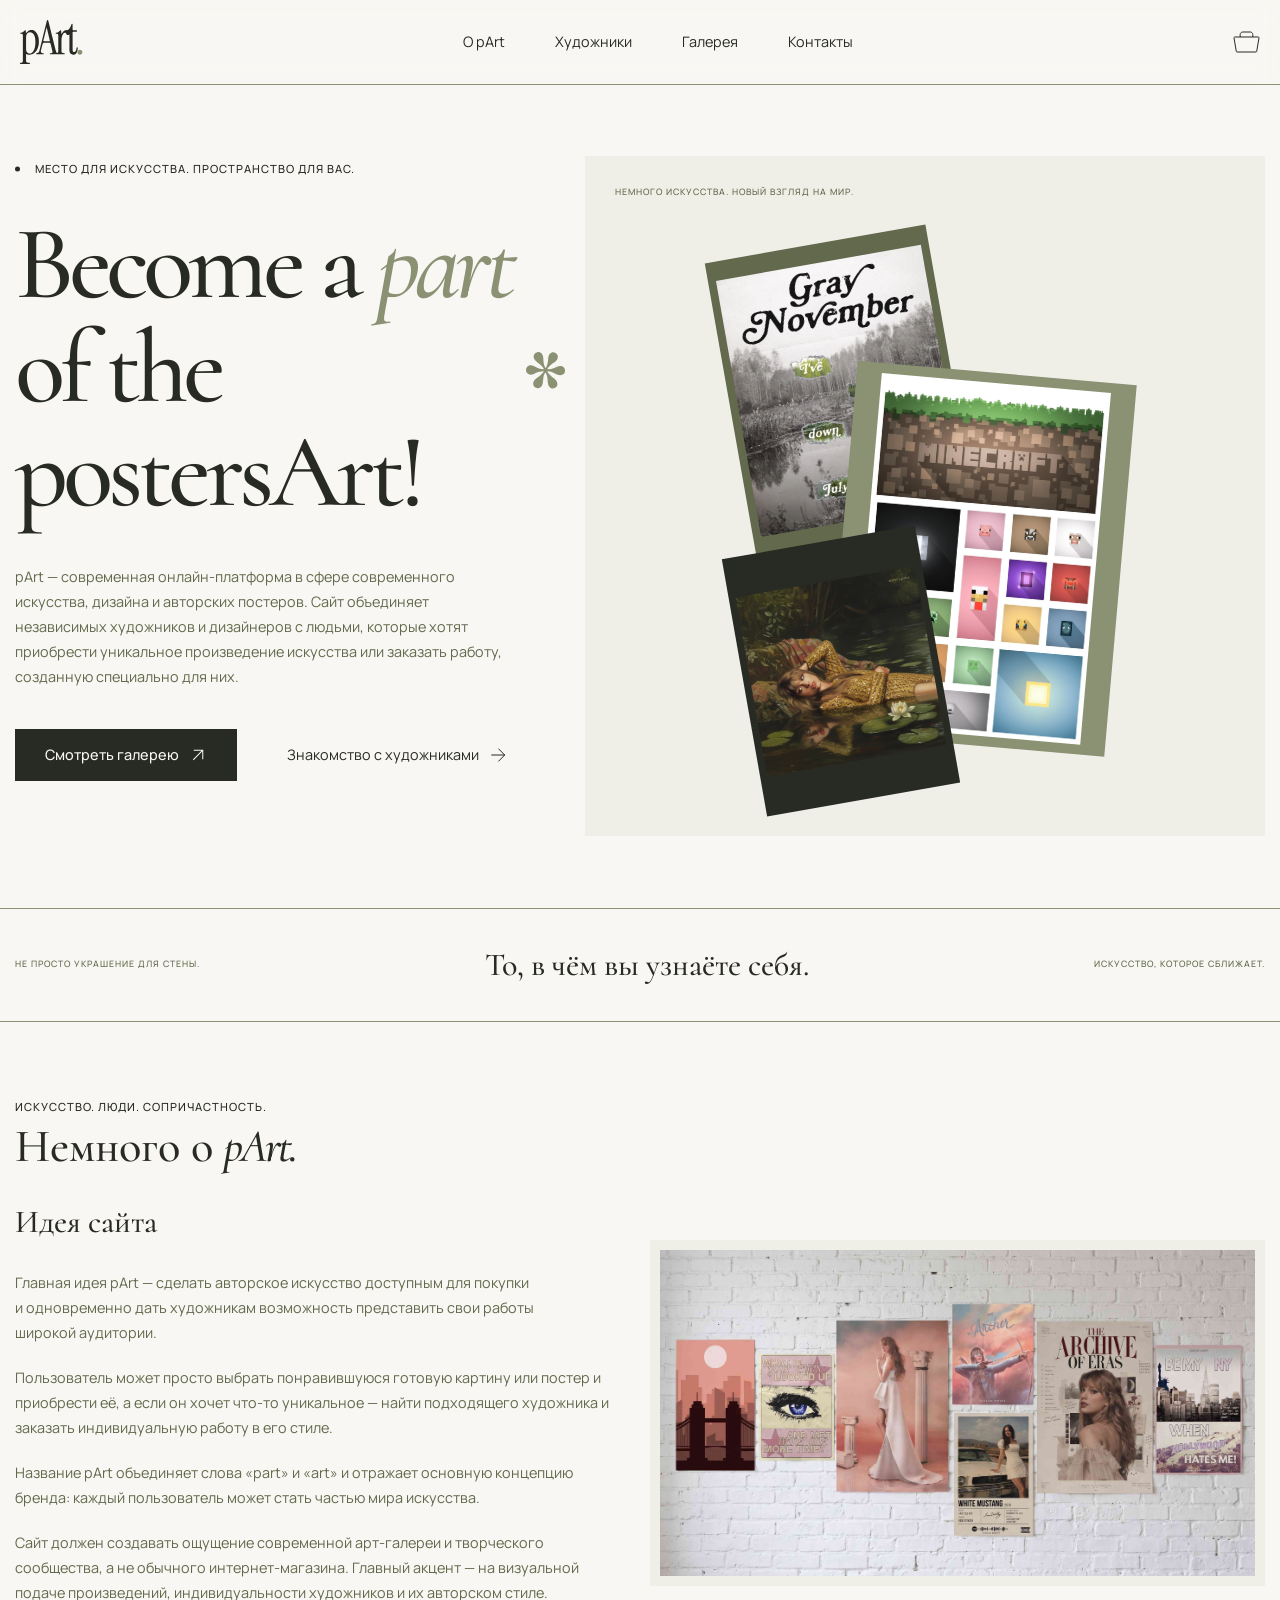
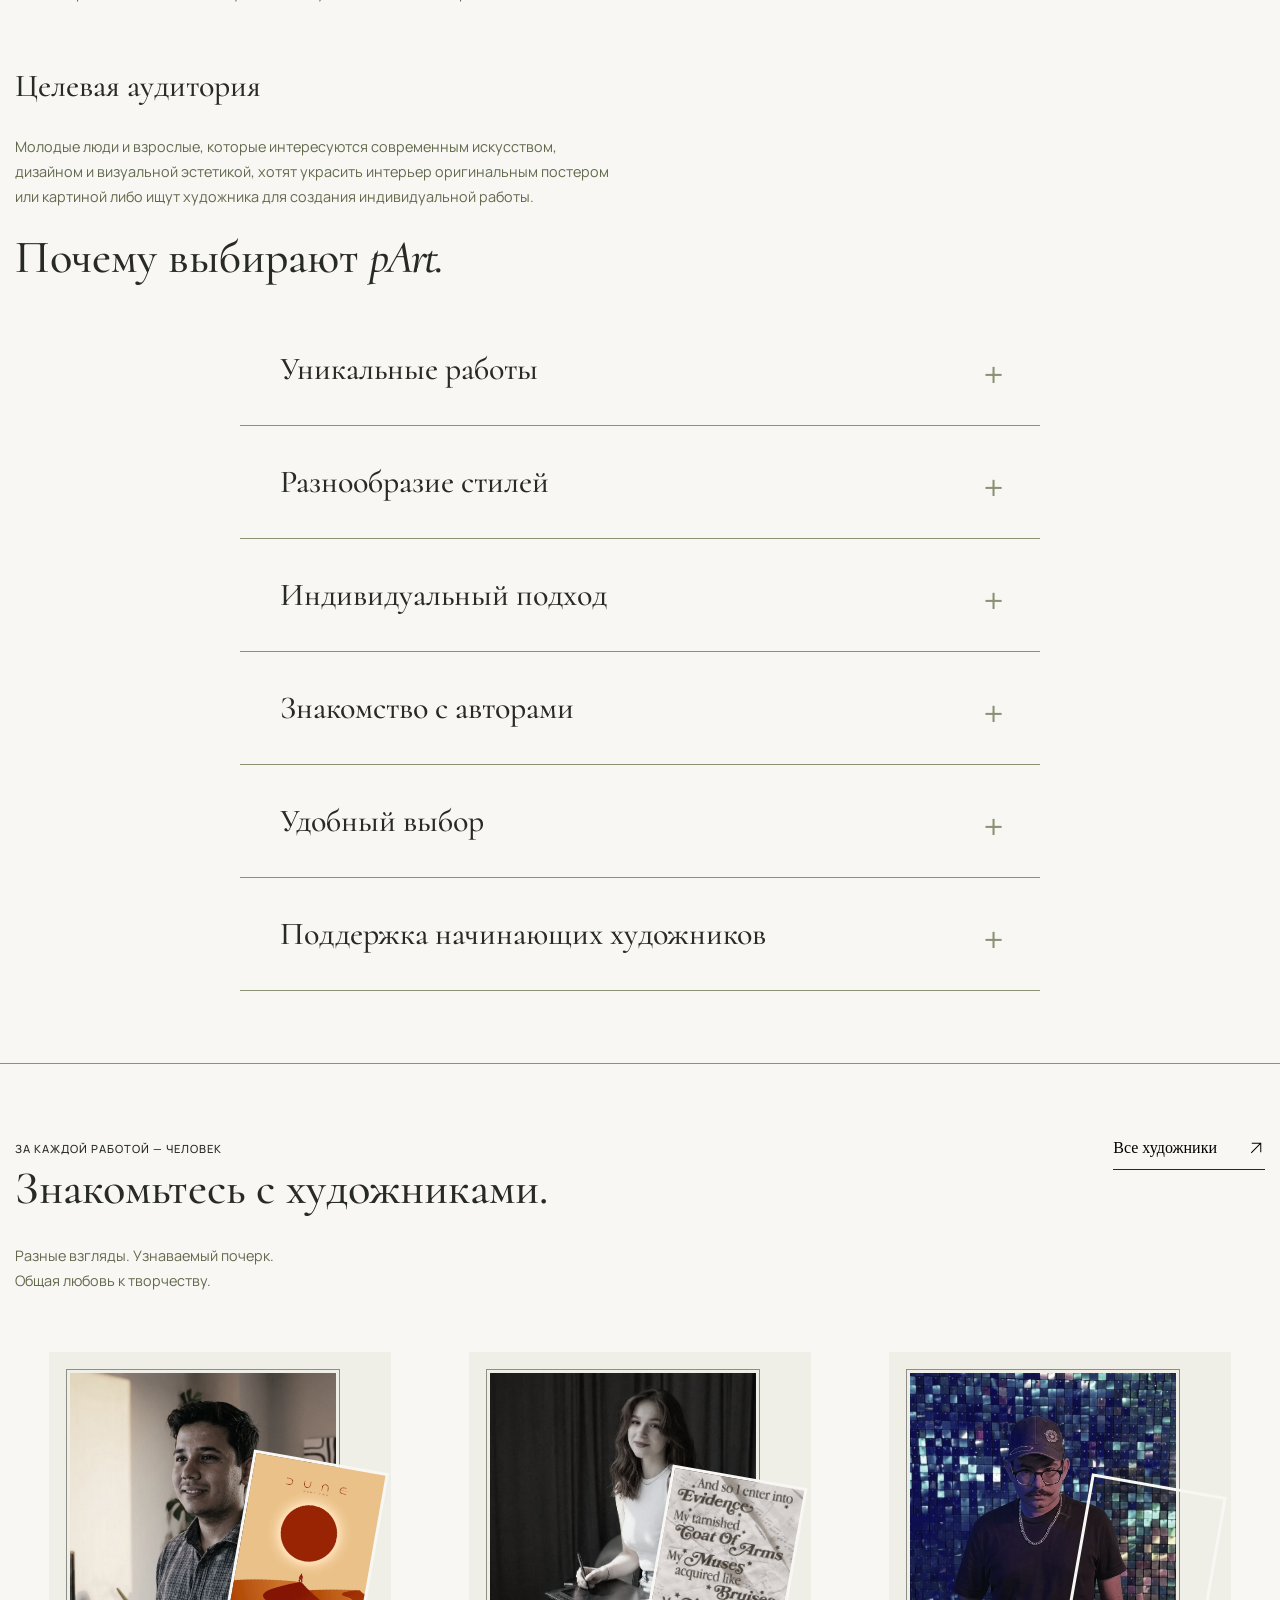
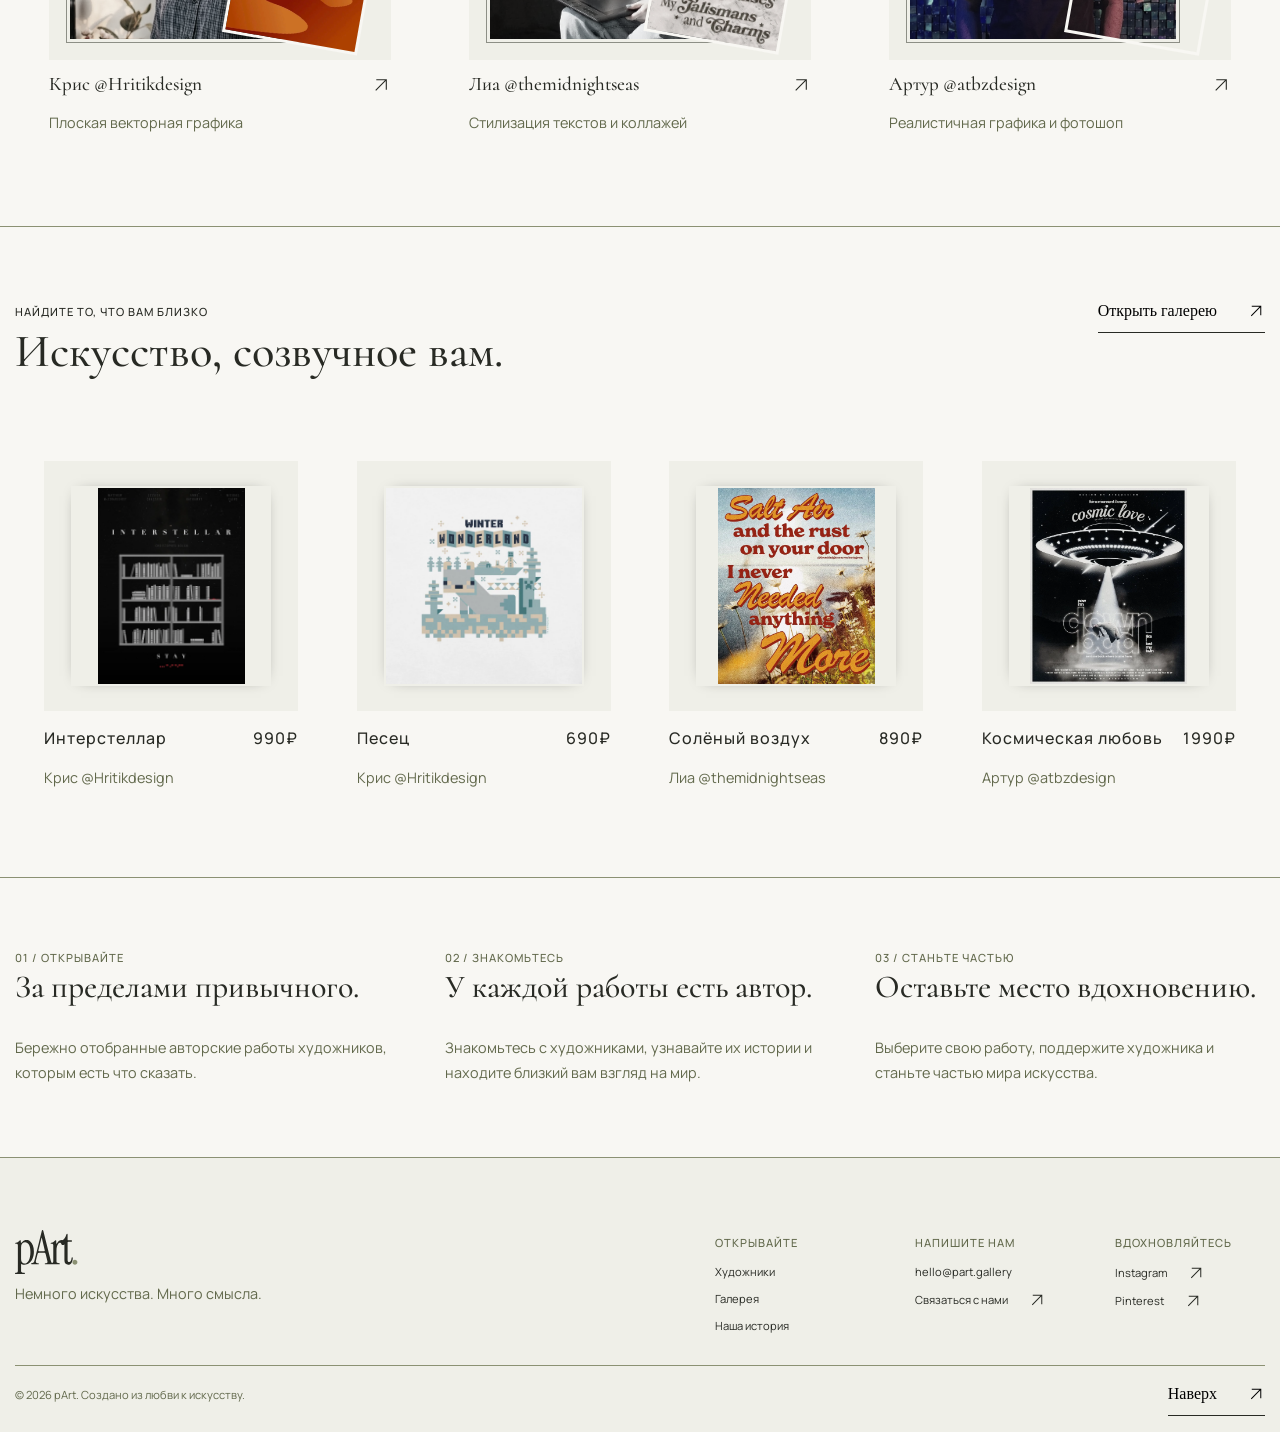
==== commit ea2be314: "more posters done" ====
--- a/index.html
+++ b/index.html
@@ -155,21 +155,21 @@
             <a href="./pages/text_5.html" class="hero__preview-card card--1">
 
               <img src="./assets/images/text_5.webp" class="hero__preview-img"
-                alt="Постер «Серый ноябрь». Автор - Лиа @themidnightseas" width="300" height="400" fetchpriority="high"
-                decoding="sync">
-            </a>
-
-            <a href="./pages/flat_8.html" class="hero__preview-card card--2">
-
-              <img src="./assets/images/flat_8.webp" class="hero__preview-img"
-                alt="Постер «Майнкрафт - компьютерная игра». Автор - Крис @Hritikdesign" width="300" height="400"
+                alt="Постер «Серый ноябрь». Автор - Лиа @themidnightseas" width="1080" height="1350"
                 fetchpriority="high" decoding="sync">
             </a>
 
+            <a href="./pages/flat_8.html" class="hero__preview-card card--2">
+
+              <img src="./assets/images/flat_8.webp" class="hero__preview-img"
+                alt="Постер «Майнкрафт - компьютерная игра». Автор - Крис @Hritikdesign" width="1200" height="1841"
+                fetchpriority="high" decoding="sync">
+            </a>
+
             <a href="./pages/real_4.html" class="hero__preview-card card--3">
 
               <img src="./assets/images/real_4.webp" class="hero__preview-img"
-                alt="Постер «Офелия и кувшинки». Автор - Артур @atbzdesign" width="300" height="400"
+                alt="Постер «Офелия и кувшинки». Автор - Артур @atbzdesign" width="1080" height="1080"
                 fetchpriority="high" decoding="sync">
             </a>
 
@@ -239,7 +239,7 @@
           </div>
 
           <img class="about__img" src="./assets/images/wall_with_posters.jpg" alt="Вариант украшения стены постерами"
-            width="700" height="300" loading="lazy" decoding="async">
+            width="2752" height="1536" loading="lazy" decoding="async">
         </div>
 
         <div class="about__inner">
@@ -354,7 +354,7 @@
                 width="300" height="300" loading="lazy" decoding="async">
 
               <img class="artists__card-poster-img" src="./assets/images/flat_5.webp"
-                alt="Постер к фильму «Дюна». Автор - Крис @Hritikdesign" width="150" height="150" loading="lazy"
+                alt="Постер к фильму «Дюна». Автор - Крис @Hritikdesign" width="839" height="1145" loading="lazy"
                 decoding="async">
             </div>
 
@@ -373,14 +373,14 @@
             </div>
           </a>
 
-          <a class="artists__card" href="./pages/@themidnightseas">
+          <a class="artists__card" href="./pages/@themidnightseas.html">
 
             <div class="artists__card-preview">
               <img class="artists__card-artist-img" src="./assets/images/text_artist.webp" alt="Лиа @themidnightseas"
                 width="300" height="300" loading="lazy" decoding="async">
 
               <img class="artists__card-poster-img" src="./assets/images/text_2.webp"
-                alt="Постер «Музы». Автор - Лиа @themidnightseas" width="150" height="150" loading="lazy"
+                alt="Постер «Музы». Автор - Лиа @themidnightseas" width="1080" height="1350" loading="lazy"
                 decoding="async">
             </div>
 
@@ -406,7 +406,7 @@
                 width="300" height="300" loading="lazy" decoding="async">
 
               <img class="artists__card-poster-img" src="./assets/images/real_6.webp"
-                alt="Постер «Измученная поэтесса». Автор - Артур @atbzdesign" width="150" height="150" loading="lazy"
+                alt="Постер «Измученная поэтесса». Автор - Артур @atbzdesign" width="1080" height="1277" loading="lazy"
                 decoding="async">
             </div>
 
--- a/styles/hero.css
+++ b/styles/hero.css
@@ -80,8 +80,7 @@
   position: absolute;
   top: 50%;
   left: 50%;
-  width: 70%;
-  max-width: 280px;
+  width: min(70%, 280px);
   aspect-ratio: 3 / 4;
   padding: 10px;
   transition: translate 0.3s, rotate 0.3s;
--- a/styles/artists.css
+++ b/styles/artists.css
@@ -45,24 +45,25 @@
 .artists__card-preview {
   position: relative;
   padding: 5% 15% 5% 5%;
-  min-height: 400px;
+  width: 100%;
   background: var(--beige-co);
 }
 
 .artists__card-artist-img {
   aspect-ratio: 1 / 1;
   border: 1px solid var(--green-co);
-  padding: 2px;
+  padding: 3px;
   filter: saturate(0.3);
   transition: filter .3s;
 }
 
 .artists__card-poster-img {
+  width: min(40%, 150px);
   position: absolute;
   right: 5%;
   bottom: 5%;
   rotate: 10deg;
-  border: 5px solid var(--white-co);
+  border: 3px solid var(--white-co);
   transition: rotate .3s;
 }
 
@@ -74,15 +75,11 @@
   font-size: 1.2rem;
 }
 
-@media (max-width: 1200px) {
+/* @media (max-width: 1200px) {
   .artists__card-preview {
     min-height: 300px;
   }
-
-  .artists__card-poster-img {
-    width: 40%;
-  }
-}
+} */
 
 @media (max-width: 768px) {
   .artists__header {
